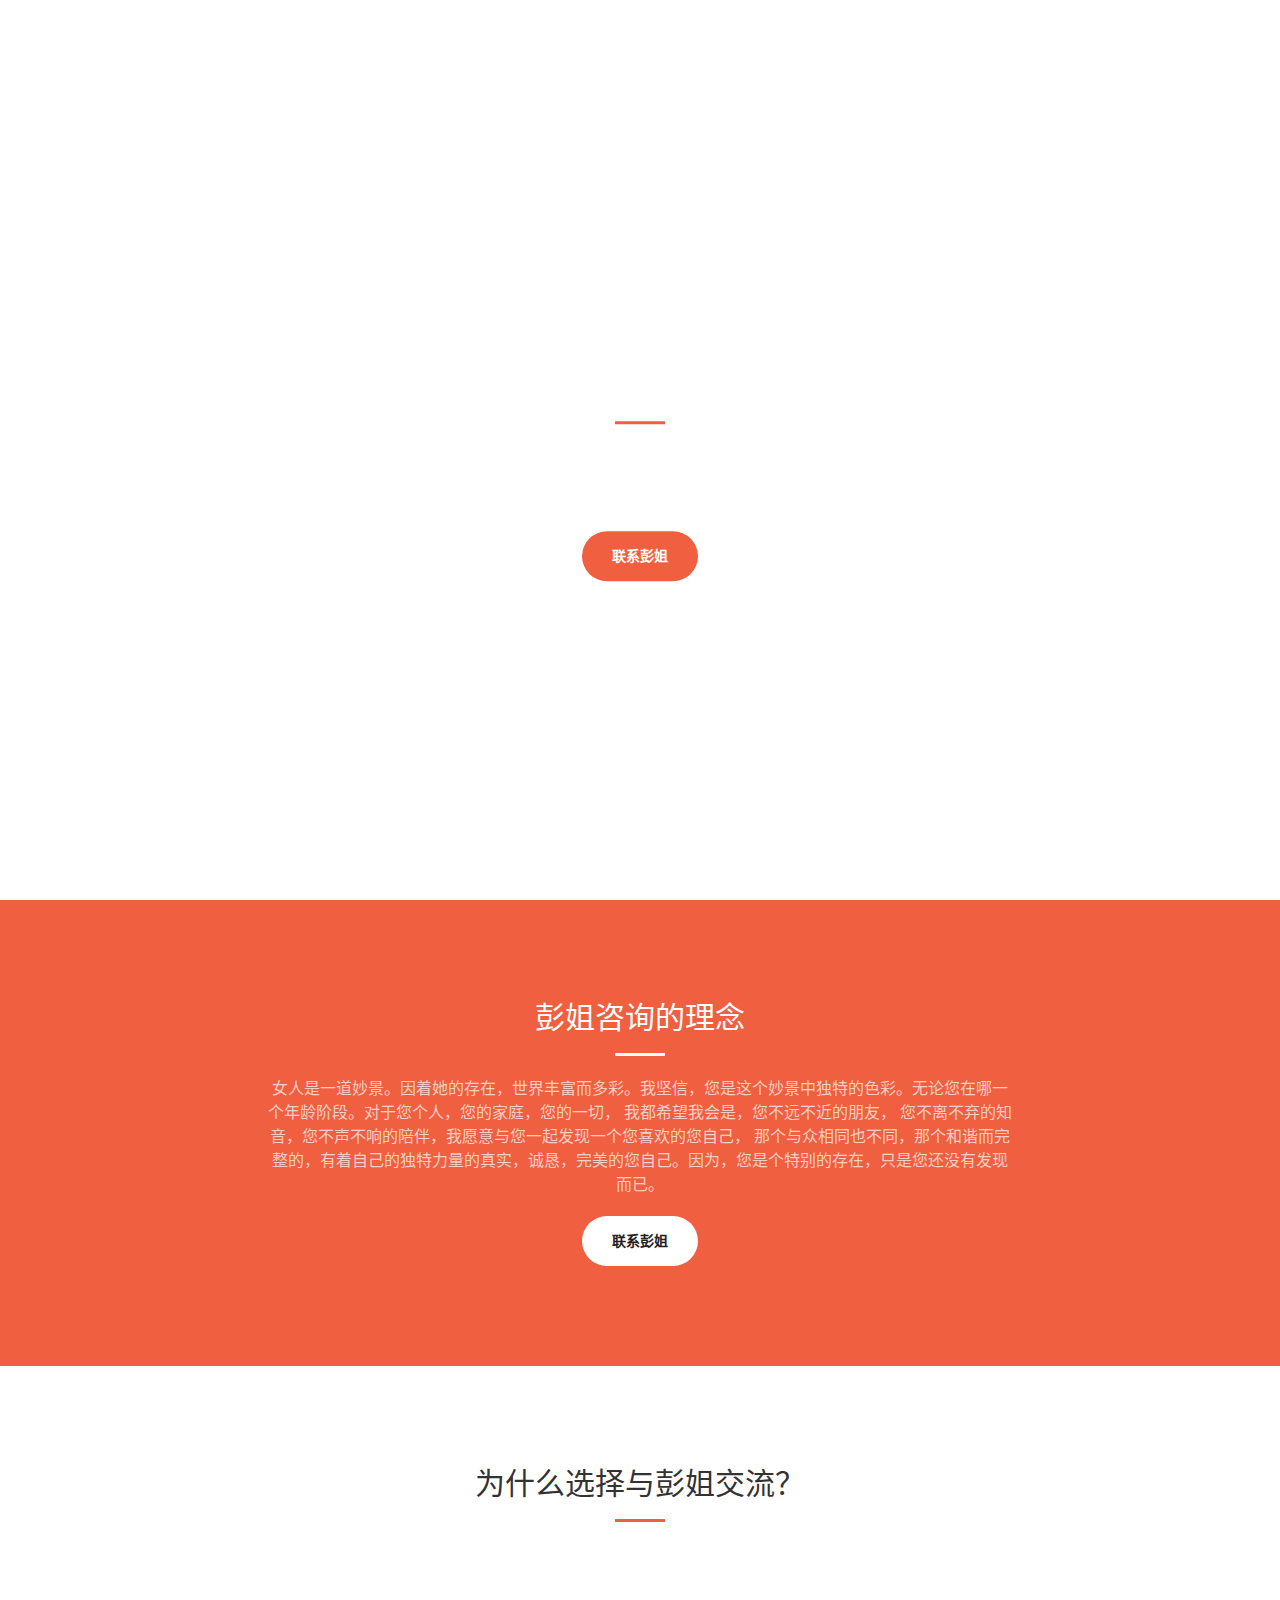
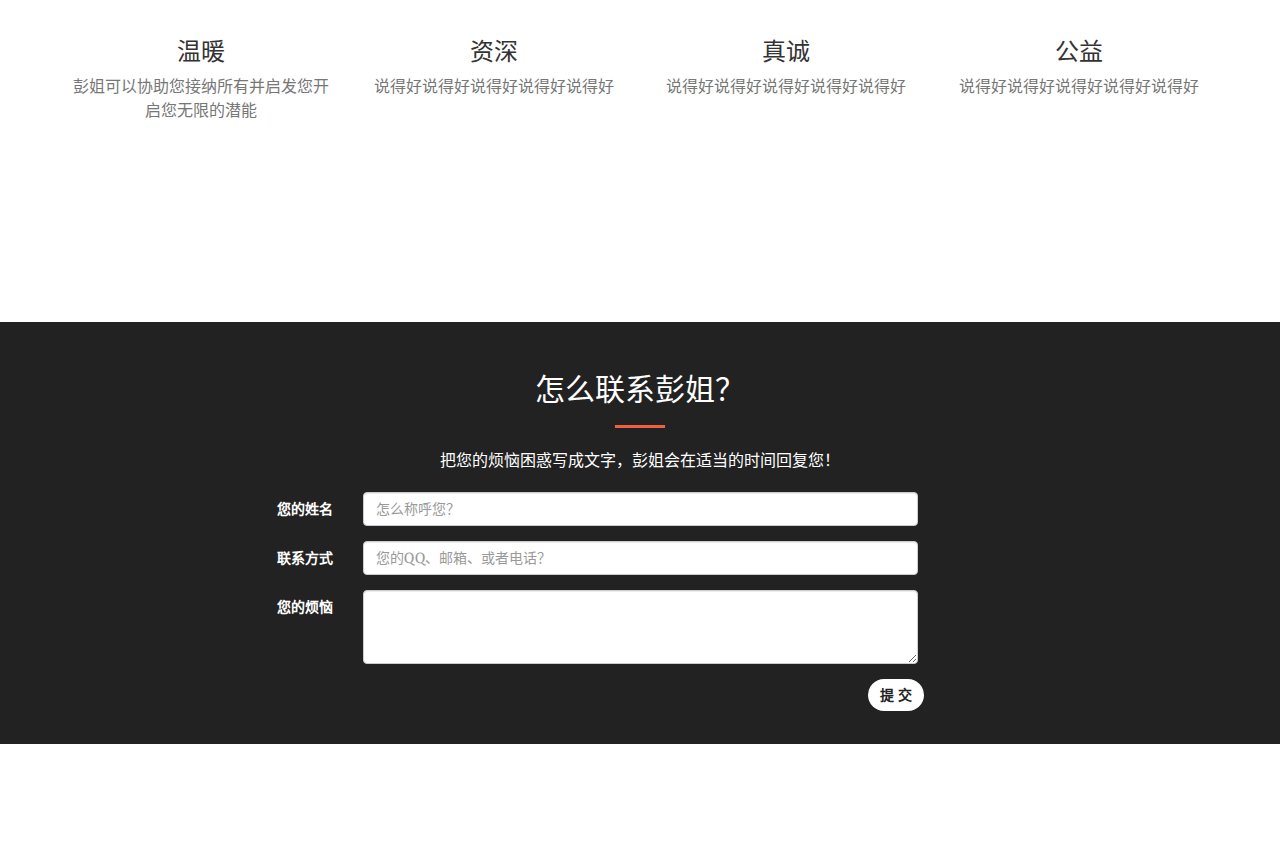
==== index.html @ f495ba10 "initial commit" ====
<!DOCTYPE html>
<html lang="zh-CN">

<head>

    <meta charset="utf-8">
    <meta http-equiv="X-UA-Compatible" content="IE=edge">
    <meta name="viewport" content="width=device-width, initial-scale=1">
    <meta name="description" content="">
    <meta name="author" content="">
    <meta name="renderer" content="webkit">
    <meta name="keyword" content="咨询、彭姐、公益、心理咨询、扶贫">

    <title>彭姐咨询</title>

    <!-- Bootstrap Core CSS -->
    <link rel="stylesheet" href="css/bootstrap.min.css" type="text/css">

    <!-- Custom Fonts -->
    <link href='http://fonts.useso.com/css?family=Open+Sans:300italic,400italic,600italic,700italic,800italic,400,300,600,700,800' rel='stylesheet' type='text/css'>
    <link href='http://fonts.useso.com/css?family=Merriweather:400,300,300italic,400italic,700,700italic,900,900italic' rel='stylesheet' type='text/css'>
    <link rel="stylesheet" href="font-awesome/css/font-awesome.min.css" type="text/css">

    <!-- Plugin CSS -->
    <link rel="stylesheet" href="css/animate.min.css" type="text/css">

    <!-- Custom CSS -->
    <link rel="stylesheet" href="css/creative.css" type="text/css">

    <!-- HTML5 Shim and Respond.js IE8 support of HTML5 elements and media queries -->
    <!-- WARNING: Respond.js doesn't work if you view the page via file:// -->
    <!--[if lt IE 9]>
        <script src="https://oss.maxcdn.com/libs/html5shiv/3.7.0/html5shiv.js"></script>
        <script src="https://oss.maxcdn.com/libs/respond.js/1.4.2/respond.min.js"></script>
    <![endif]-->
    
</head>

<body id="page-top">

    <nav id="mainNav" class="navbar navbar-default navbar-fixed-top">
        <div class="container-fluid">
            <!-- Brand and toggle get grouped for better mobile display -->
            <div class="navbar-header">
                <button type="button" class="navbar-toggle collapsed" data-toggle="collapse" data-target="#bs-example-navbar-collapse-1">
                    <span class="sr-only">Toggle navigation</span>
                    <span class="icon-bar"></span>
                    <span class="icon-bar"></span>
                    <span class="icon-bar"></span>
                </button>
                <a class="navbar-brand page-scroll" href="#page-top">彭姐咨询</a>
            </div>

            <!-- Collect the nav links, forms, and other content for toggling -->
            <div class="collapse navbar-collapse" id="bs-example-navbar-collapse-1">
                <ul class="nav navbar-nav navbar-right">
                    <li>
                        <a class="page-scroll" href="#首页">首页</a>
                    </li>
                    <li>
                        <a class="page-scroll" href="#文章">文章</a>
                    </li>                    
                </ul>
            </div>
            <!-- /.navbar-collapse -->
        </div>
        <!-- /.container-fluid -->
    </nav>

    <header>
        <div class="header-content">
            <div class="header-content-inner">
                <h1>彭姐咨询</h1>
                <hr>
                <p>陪伴下一代妈妈的成长</p>
                <a href="#about" class="btn btn-primary btn-xl page-scroll">联系彭姐</a>
            </div>
        </div>
    </header>

    <section class="bg-primary" id="about">
        <div class="container">
            <div class="row">
                <div class="col-lg-8 col-lg-offset-2 text-center">
                    <h2 class="section-heading">彭姐咨询的理念</h2>
                    <hr class="light">
                    <p class="text-faded">女人是一道妙景。因着她的存在，世界丰富而多彩。我坚信，您是这个妙景中独特的色彩。无论您在哪一个年龄阶段。对于您个人，您的家庭，您的一切， 我都希望我会是，您不远不近的朋友， 您不离不弃的知音，您不声不响的陪伴，我愿意与您一起发现一个您喜欢的您自己， 那个与众相同也不同，那个和谐而完整的，有着自己的独特力量的真实，诚恳，完美的您自己。因为，您是个特别的存在，只是您还没有发现而已。</p>
                    <a href="#" class="btn btn-default btn-xl">联系彭姐</a>
                </div>
            </div>
        </div>
    </section>

    <section id="services">
        <div class="container">
            <div class="row">
                <div class="col-lg-12 text-center">
                    <h2 class="section-heading">为什么选择与彭姐交流？</h2>
                    <hr class="primary">
                </div>
            </div>
        </div>
        <div class="container">
            <div class="row">
                <div class="col-lg-3 col-md-6 text-center">
                    <div class="service-box">
                        <i class="fa fa-4x fa-diamond wow bounceIn text-primary"></i>
                        <h3>温暖</h3>
                        <p class="text-muted">彭姐可以协助您接纳所有并启发您开启您无限的潜能</p>
                    </div>
                </div>
                <div class="col-lg-3 col-md-6 text-center">
                    <div class="service-box">
                        <i class="fa fa-4x fa-paper-plane wow bounceIn text-primary" data-wow-delay=".1s"></i>
                        <h3>资深</h3>
                        <p class="text-muted">说得好说得好说得好说得好说得好</p>
                    </div>
                </div>
                <div class="col-lg-3 col-md-6 text-center">
                    <div class="service-box">
                        <i class="fa fa-4x fa-newspaper-o wow bounceIn text-primary" data-wow-delay=".2s"></i>
                        <h3>真诚</h3>
                        <p class="text-muted">说得好说得好说得好说得好说得好</p>
                    </div>
                </div>
                <div class="col-lg-3 col-md-6 text-center">
                    <div class="service-box">
                        <i class="fa fa-4x fa-heart wow bounceIn text-primary" data-wow-delay=".3s"></i>
                        <h3>公益</h3>
                        <p class="text-muted">说得好说得好说得好说得好说得好</p>
                    </div>
                </div>
            </div>
        </div>
    </section>

    <section id="contact">
        <aside class="bg-dark">
        <div class="container">
            <div class="row">
                <div class="col-lg-8 col-lg-offset-2 text-center">
                    <h2 class="section-heading">怎么联系彭姐？</h2>
                    <hr class="primary">
                    <p>把您的烦恼困惑写成文字，彭姐会在适当的时间回复您！</p>
                </div>
            </div>

            <form class="form-horizontal center-block">
              <div class="form-group">
                <label for="inputEmail3" class="col-sm-3 control-label">您的姓名</label>
                <div class="col-sm-6">
                  <input type="email" class="form-control" id="inputEmail3" placeholder="怎么称呼您？">
                </div>
              </div>
              <div class="form-group">
                <label for="inputPassword3" class="col-sm-3 control-label">联系方式</label>
                <div class="col-sm-6">
                  <input type="password" class="form-control" id="inputPassword3" placeholder="您的QQ、邮箱、或者电话？">
                </div>
              </div>
              <div class="form-group">
                <label for="inputPassword3" class="col-sm-3 control-label">您的烦恼</label>
                <div class="col-sm-6">
                  <textarea class="form-control" rows="3"></textarea>
                </div>
              </div>
              </div>
              <div class="form-group">
                <div class="col-sm-offset-8 col-sm-8">
                    <button type="submit" class="btn btn-default">提 交</button>
                </div>
              </div>
            </form>            
        </div>
        </aside>
    </section>

    <!-- jQuery -->
    <script src="js/jquery.js"></script>

    <!-- Bootstrap Core JavaScript -->
    <script src="js/bootstrap.min.js"></script>

    <!-- Plugin JavaScript -->
    <script src="js/jquery.easing.min.js"></script>
    <script src="js/jquery.fittext.js"></script>
    <script src="js/wow.min.js"></script>

    <!-- Custom Theme JavaScript -->
    <script src="js/creative.js"></script>

</body>

</html>
---- css/creative.css ----
/*!
 * Start Bootstrap - Creative Bootstrap Theme (http://startbootstrap.com)
 * Code licensed under the Apache License v2.0.
 * For details, see http://www.apache.org/licenses/LICENSE-2.0.
 */

html {
    overflow-x:hidden;
}

html,
body {
    width: 100%;
    height: 100%;
}

body {
    font-family: Merriweather,'Helvetica Neue',Arial,sans-serif;
}

hr {
    max-width: 50px;
    border-color: #f05f40;
    border-width: 3px;
}

hr.light {
    border-color: #fff;
}

a {
    color: #f05f40;
    -webkit-transition: all .35s;
    -moz-transition: all .35s;
    transition: all .35s;
}

a:hover,
a:focus {
    color: #eb3812;
}

h1,
h2,
h3,
h4,
h5,
h6 {
    font-family: 'Open Sans','Helvetica Neue',Arial,sans-serif;
}

p {
    margin-bottom: 20px;
    font-size: 16px;
    line-height: 1.5;
}

.bg-primary {
    background-color: #f05f40;
}

.bg-dark {
    color: #fff;
    background-color: #222;
}

.text-faded {
    color: rgba(255,255,255,.7);
}

section {
    padding: 100px 0;
}

aside {
    padding: 50px 0;
}

.no-padding {
    padding: 0;
}

.navbar-default {
    border-color: rgba(34,34,34,.05);
    font-family: 'Open Sans','Helvetica Neue',Arial,sans-serif;
    background-color: #fff;
    -webkit-transition: all .35s;
    -moz-transition: all .35s;
    transition: all .35s;
}

.navbar-default .navbar-header .navbar-brand {
    text-transform: uppercase;
    font-family: 'Open Sans','Helvetica Neue',Arial,sans-serif;
    font-weight: 700;
    color: #f05f40;
}

.navbar-default .navbar-header .navbar-brand:hover,
.navbar-default .navbar-header .navbar-brand:focus {
    color: #eb3812;
}

.navbar-default .nav > li>a,
.navbar-default .nav>li>a:focus {
    text-transform: uppercase;
    font-size: 13px;
    font-weight: 700;
    color: #222;
}

.navbar-default .nav > li>a:hover,
.navbar-default .nav>li>a:focus:hover {
    color: #f05f40;
}

.navbar-default .nav > li.active>a,
.navbar-default .nav>li.active>a:focus {
    color: #f05f40!important;
    background-color: transparent;
}

.navbar-default .nav > li.active>a:hover,
.navbar-default .nav>li.active>a:focus:hover {
    background-color: transparent;
}

@media(min-width:768px) {
    .navbar-default {
        border-color: rgba(255,255,255,.3);
        background-color: transparent;
    }

    .navbar-default .navbar-header .navbar-brand {
        color: rgba(255,255,255,.7);
    }

    .navbar-default .navbar-header .navbar-brand:hover,
    .navbar-default .navbar-header .navbar-brand:focus {
        color: #fff;
    }

    .navbar-default .nav > li>a,
    .navbar-default .nav>li>a:focus {
        color: rgba(255,255,255,.7);
    }

    .navbar-default .nav > li>a:hover,
    .navbar-default .nav>li>a:focus:hover {
        color: #fff;
    }

    .navbar-default.affix {
        border-color: rgba(34,34,34,.05);
        background-color: #fff;
    }

    .navbar-default.affix .navbar-header .navbar-brand {
        font-size: 14px;
        color: #f05f40;
    }

    .navbar-default.affix .navbar-header .navbar-brand:hover,
    .navbar-default.affix .navbar-header .navbar-brand:focus {
        color: #eb3812;
    }

    .navbar-default.affix .nav > li>a,
    .navbar-default.affix .nav>li>a:focus {
        color: #222;
    }

    .navbar-default.affix .nav > li>a:hover,
    .navbar-default.affix .nav>li>a:focus:hover {
        color: #f05f40;
    }
}

header {
    position: relative;
    width: 100%;
    min-height: auto;
    text-align: center;
    color: #fff;
    background-image: url(../img/0K9A9958.jpg);
    background-position: center;
    -webkit-background-size: cover;
    -moz-background-size: cover;
    background-size: cover;
    -o-background-size: cover;
}

header .header-content {
    position: relative;
    width: 100%;
    padding: 100px 15px;
    text-align: center;
}

header .header-content .header-content-inner h1 {
    margin-top: 0;
    margin-bottom: 0;
    text-transform: uppercase;
    font-weight: 700;
}

header .header-content .header-content-inner hr {
    margin: 30px auto;
}

header .header-content .header-content-inner p {
    margin-bottom: 50px;
    font-size: 16px;
    font-weight: 300;
    color: rgba(255,255,255,.7);
}

@media(min-width:768px) {
    header {
        min-height: 100%;
    }

    header .header-content {
        position: absolute;
        top: 50%;
        padding: 0 50px;
        -webkit-transform: translateY(-50%);
        -ms-transform: translateY(-50%);
        transform: translateY(-50%);
    }

    header .header-content .header-content-inner {
        margin-right: auto;
        margin-left: auto;
        max-width: 1000px;
    }

    header .header-content .header-content-inner p {
        margin-right: auto;
        margin-left: auto;
        max-width: 80%;
        font-size: 18px;
    }
}

.section-heading {
    margin-top: 0;
}

.service-box {
    margin: 50px auto 0;
    max-width: 400px;
}

@media(min-width:992px) {
    .service-box {
        margin: 20px auto 0;
    }
}

.service-box p {
    margin-bottom: 0;
}

.portfolio-box {
    display: block;
    position: relative;
    margin: 0 auto;
    max-width: 650px;
}

.portfolio-box .portfolio-box-caption {
    display: block;
    position: absolute;
    bottom: 0;
    width: 100%;
    height: 100%;
    text-align: center;
    color: #fff;
    opacity: 0;
    background: rgba(240,95,64,.9);
    -webkit-transition: all .35s;
    -moz-transition: all .35s;
    transition: all .35s;
}

.portfolio-box .portfolio-box-caption .portfolio-box-caption-content {
    position: absolute;
    top: 50%;
    width: 100%;
    text-align: center;
    transform: translateY(-50%);
}

.portfolio-box .portfolio-box-caption .portfolio-box-caption-content .project-category,
.portfolio-box .portfolio-box-caption .portfolio-box-caption-content .project-name {
    padding: 0 15px;
    font-family: 'Open Sans','Helvetica Neue',Arial,sans-serif;
}

.portfolio-box .portfolio-box-caption .portfolio-box-caption-content .project-category {
    text-transform: uppercase;
    font-size: 14px;
    font-weight: 600;
}

.portfolio-box .portfolio-box-caption .portfolio-box-caption-content .project-name {
    font-size: 18px;
}

.portfolio-box:hover .portfolio-box-caption {
    opacity: 1;
}

@media(min-width:768px) {
    .portfolio-box .portfolio-box-caption .portfolio-box-caption-content .project-category {
        font-size: 16px;
    }

    .portfolio-box .portfolio-box-caption .portfolio-box-caption-content .project-name {
        font-size: 22px;
    }
}

.call-to-action h2 {
    margin: 0 auto 20px;
}

.text-primary {
    color: #f05f40;
}

.no-gutter > [class*=col-] {
    padding-right: 0;
    padding-left: 0;
}

.btn-default {
    border-color: #fff;
    color: #222;
    background-color: #fff;
    -webkit-transition: all .35s;
    -moz-transition: all .35s;
    transition: all .35s;
}

.btn-default:hover,
.btn-default:focus,
.btn-default.focus,
.btn-default:active,
.btn-default.active,
.open > .dropdown-toggle.btn-default {
    border-color: #ededed;
    color: #222;
    background-color: #f2f2f2;
}

.btn-default:active,
.btn-default.active,
.open > .dropdown-toggle.btn-default {
    background-image: none;
}

.btn-default.disabled,
.btn-default[disabled],
fieldset[disabled] .btn-default,
.btn-default.disabled:hover,
.btn-default[disabled]:hover,
fieldset[disabled] .btn-default:hover,
.btn-default.disabled:focus,
.btn-default[disabled]:focus,
fieldset[disabled] .btn-default:focus,
.btn-default.disabled.focus,
.btn-default[disabled].focus,
fieldset[disabled] .btn-default.focus,
.btn-default.disabled:active,
.btn-default[disabled]:active,
fieldset[disabled] .btn-default:active,
.btn-default.disabled.active,
.btn-default[disabled].active,
fieldset[disabled] .btn-default.active {
    border-color: #fff;
    background-color: #fff;
}

.btn-default .badge {
    color: #fff;
    background-color: #222;
}

.btn-primary {
    border-color: #f05f40;
    color: #fff;
    background-color: #f05f40;
    -webkit-transition: all .35s;
    -moz-transition: all .35s;
    transition: all .35s;
}

.btn-primary:hover,
.btn-primary:focus,
.btn-primary.focus,
.btn-primary:active,
.btn-primary.active,
.open > .dropdown-toggle.btn-primary {
    border-color: #ed431f;
    color: #fff;
    background-color: #ee4b28;
}

.btn-primary:active,
.btn-primary.active,
.open > .dropdown-toggle.btn-primary {
    background-image: none;
}

.btn-primary.disabled,
.btn-primary[disabled],
fieldset[disabled] .btn-primary,
.btn-primary.disabled:hover,
.btn-primary[disabled]:hover,
fieldset[disabled] .btn-primary:hover,
.btn-primary.disabled:focus,
.btn-primary[disabled]:focus,
fieldset[disabled] .btn-primary:focus,
.btn-primary.disabled.focus,
.btn-primary[disabled].focus,
fieldset[disabled] .btn-primary.focus,
.btn-primary.disabled:active,
.btn-primary[disabled]:active,
fieldset[disabled] .btn-primary:active,
.btn-primary.disabled.active,
.btn-primary[disabled].active,
fieldset[disabled] .btn-primary.active {
    border-color: #f05f40;
    background-color: #f05f40;
}

.btn-primary .badge {
    color: #f05f40;
    background-color: #fff;
}

.btn {
    border: 0;
    border-radius: 300px;
    text-transform: uppercase;
    font-family: 'Open Sans','Helvetica Neue',Arial,sans-serif;
    font-weight: 700;
}

.btn-xl {
    padding: 15px 30px;
}

::-moz-selection {
    text-shadow: none;
    color: #fff;
    background: #222;
}

::selection {
    text-shadow: none;
    color: #fff;
    background: #222;
}

img::selection {
    color: #fff;
    background: 0 0;
}

img::-moz-selection {
    color: #fff;
    background: 0 0;
}

body {
    webkit-tap-highlight-color: #222;
}
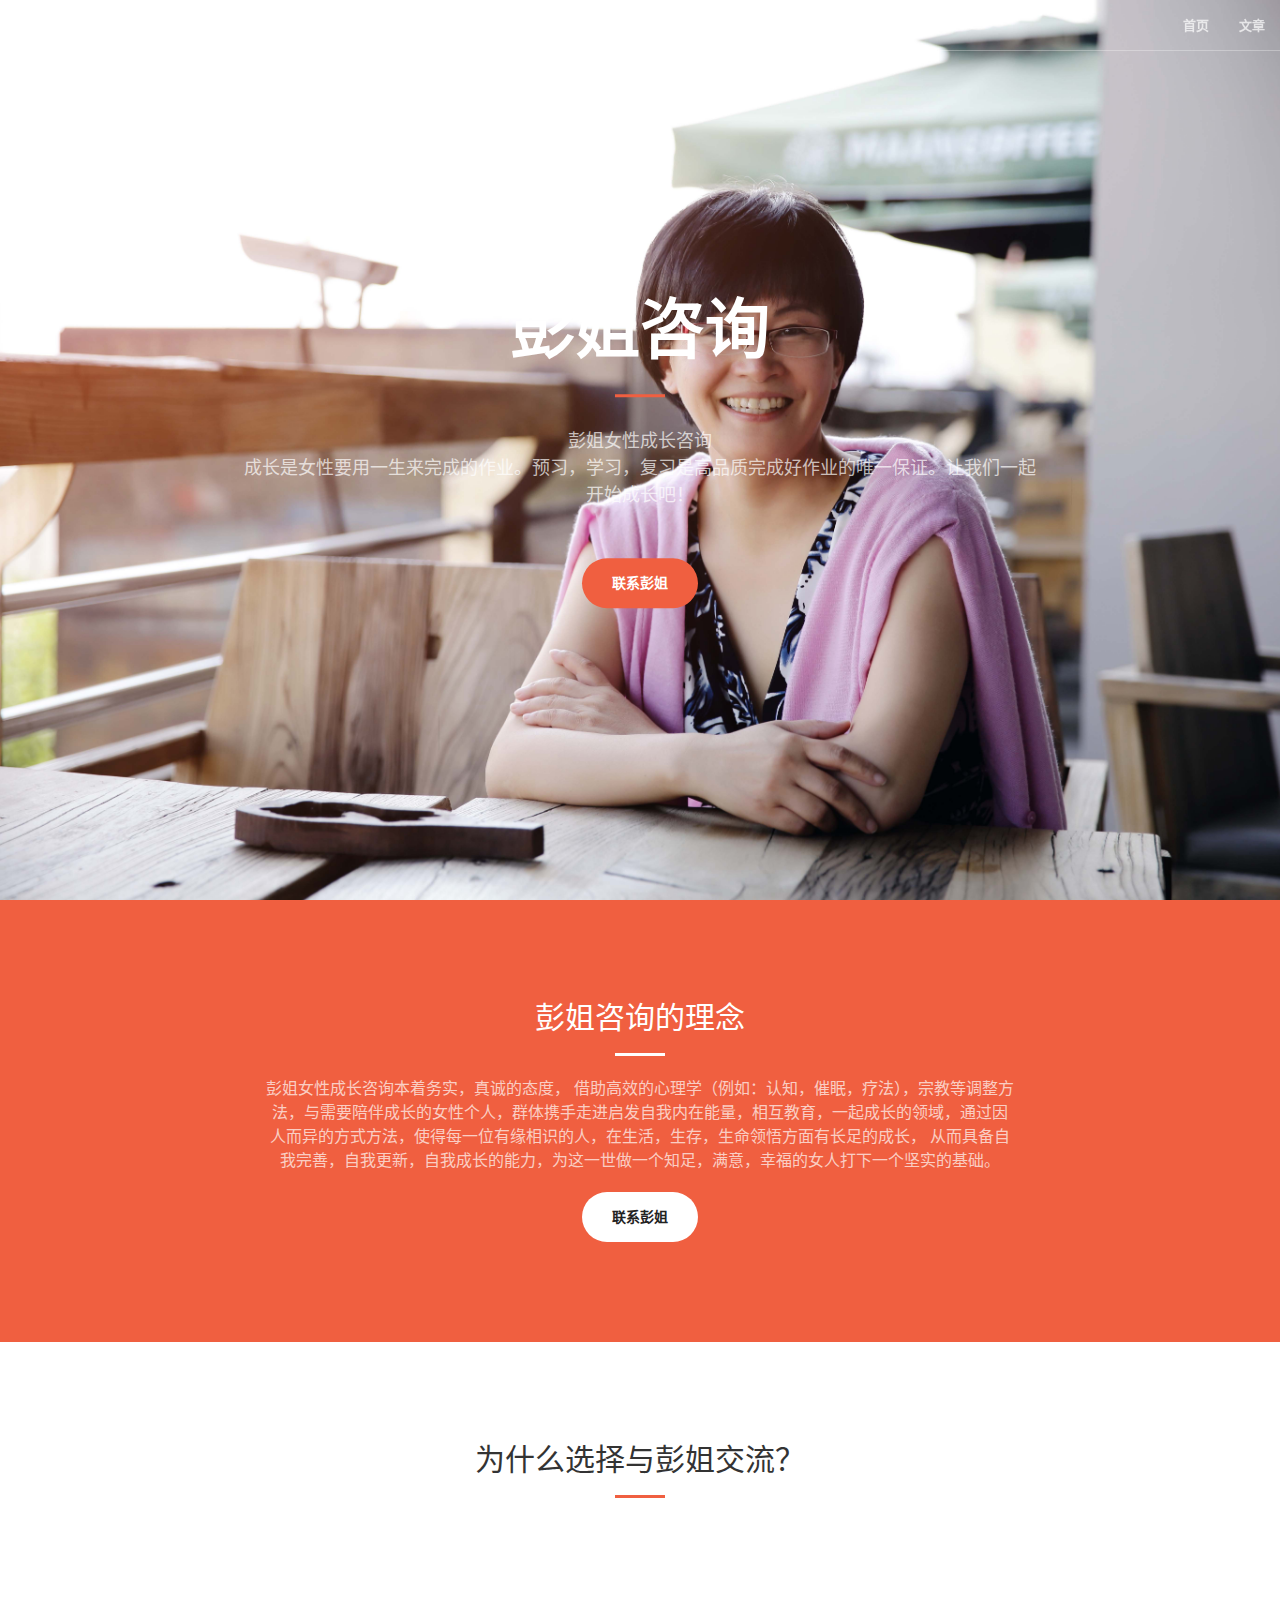
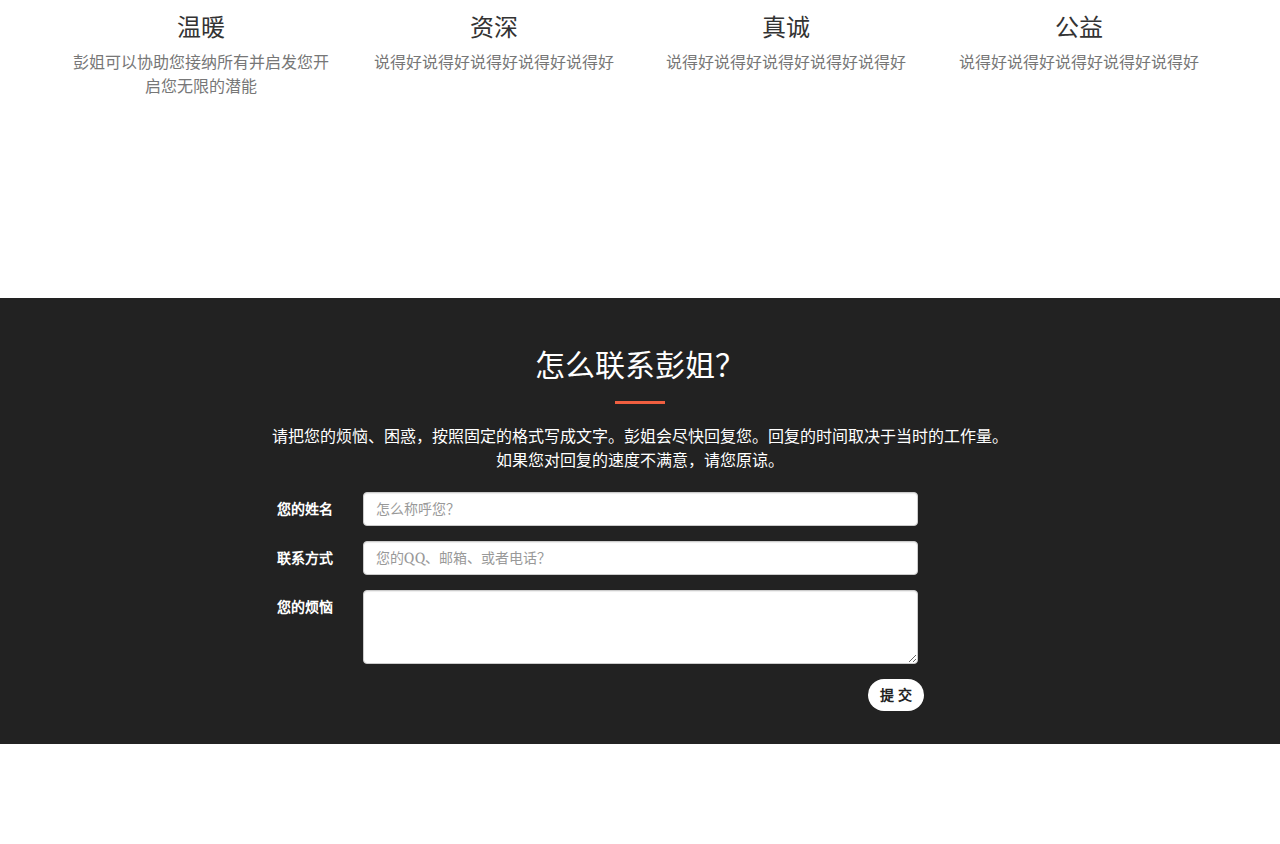
==== commit 663df825: "Change description" ====
--- a/index.html
+++ b/index.html
@@ -72,7 +72,9 @@
             <div class="header-content-inner">
                 <h1>彭姐咨询</h1>
                 <hr>
-                <p>陪伴下一代妈妈的成长</p>
+                <p>彭姐女性成长咨询
+                <br>成长是女性要用一生来完成的作业。预习，学习，复习是高品质完成好作业的唯一保证。让我们一起开始成长吧！
+                </p>
                 <a href="#about" class="btn btn-primary btn-xl page-scroll">联系彭姐</a>
             </div>
         </div>
@@ -84,7 +86,7 @@
                 <div class="col-lg-8 col-lg-offset-2 text-center">
                     <h2 class="section-heading">彭姐咨询的理念</h2>
                     <hr class="light">
-                    <p class="text-faded">女人是一道妙景。因着她的存在，世界丰富而多彩。我坚信，您是这个妙景中独特的色彩。无论您在哪一个年龄阶段。对于您个人，您的家庭，您的一切， 我都希望我会是，您不远不近的朋友， 您不离不弃的知音，您不声不响的陪伴，我愿意与您一起发现一个您喜欢的您自己， 那个与众相同也不同，那个和谐而完整的，有着自己的独特力量的真实，诚恳，完美的您自己。因为，您是个特别的存在，只是您还没有发现而已。</p>
+                    <p class="text-faded">彭姐女性成长咨询本着务实，真诚的态度， 借助高效的心理学（例如：认知，催眠，疗法），宗教等调整方法，与需要陪伴成长的女性个人，群体携手走进启发自我内在能量，相互教育，一起成长的领域，通过因人而异的方式方法，使得每一位有缘相识的人，在生活，生存，生命领悟方面有长足的成长， 从而具备自我完善，自我更新，自我成长的能力，为这一世做一个知足，满意，幸福的女人打下一个坚实的基础。</p>
                     <a href="#" class="btn btn-default btn-xl">联系彭姐</a>
                 </div>
             </div>
@@ -141,7 +143,7 @@
                 <div class="col-lg-8 col-lg-offset-2 text-center">
                     <h2 class="section-heading">怎么联系彭姐？</h2>
                     <hr class="primary">
-                    <p>把您的烦恼困惑写成文字，彭姐会在适当的时间回复您！</p>
+                    <p>请把您的烦恼、困惑，按照固定的格式写成文字。彭姐会尽快回复您。回复的时间取决于当时的工作量。如果您对回复的速度不满意，请您原谅。</p>
                 </div>
             </div>
 
--- a/css/creative.css
+++ b/css/creative.css
@@ -182,7 +182,7 @@
     min-height: auto;
     text-align: center;
     color: #fff;
-    background-image: url(../img/0K9A9958.jpg);
+    background-image: url(../img/0K9A9958-1.jpg);
     background-position: center;
     -webkit-background-size: cover;
     -moz-background-size: cover;
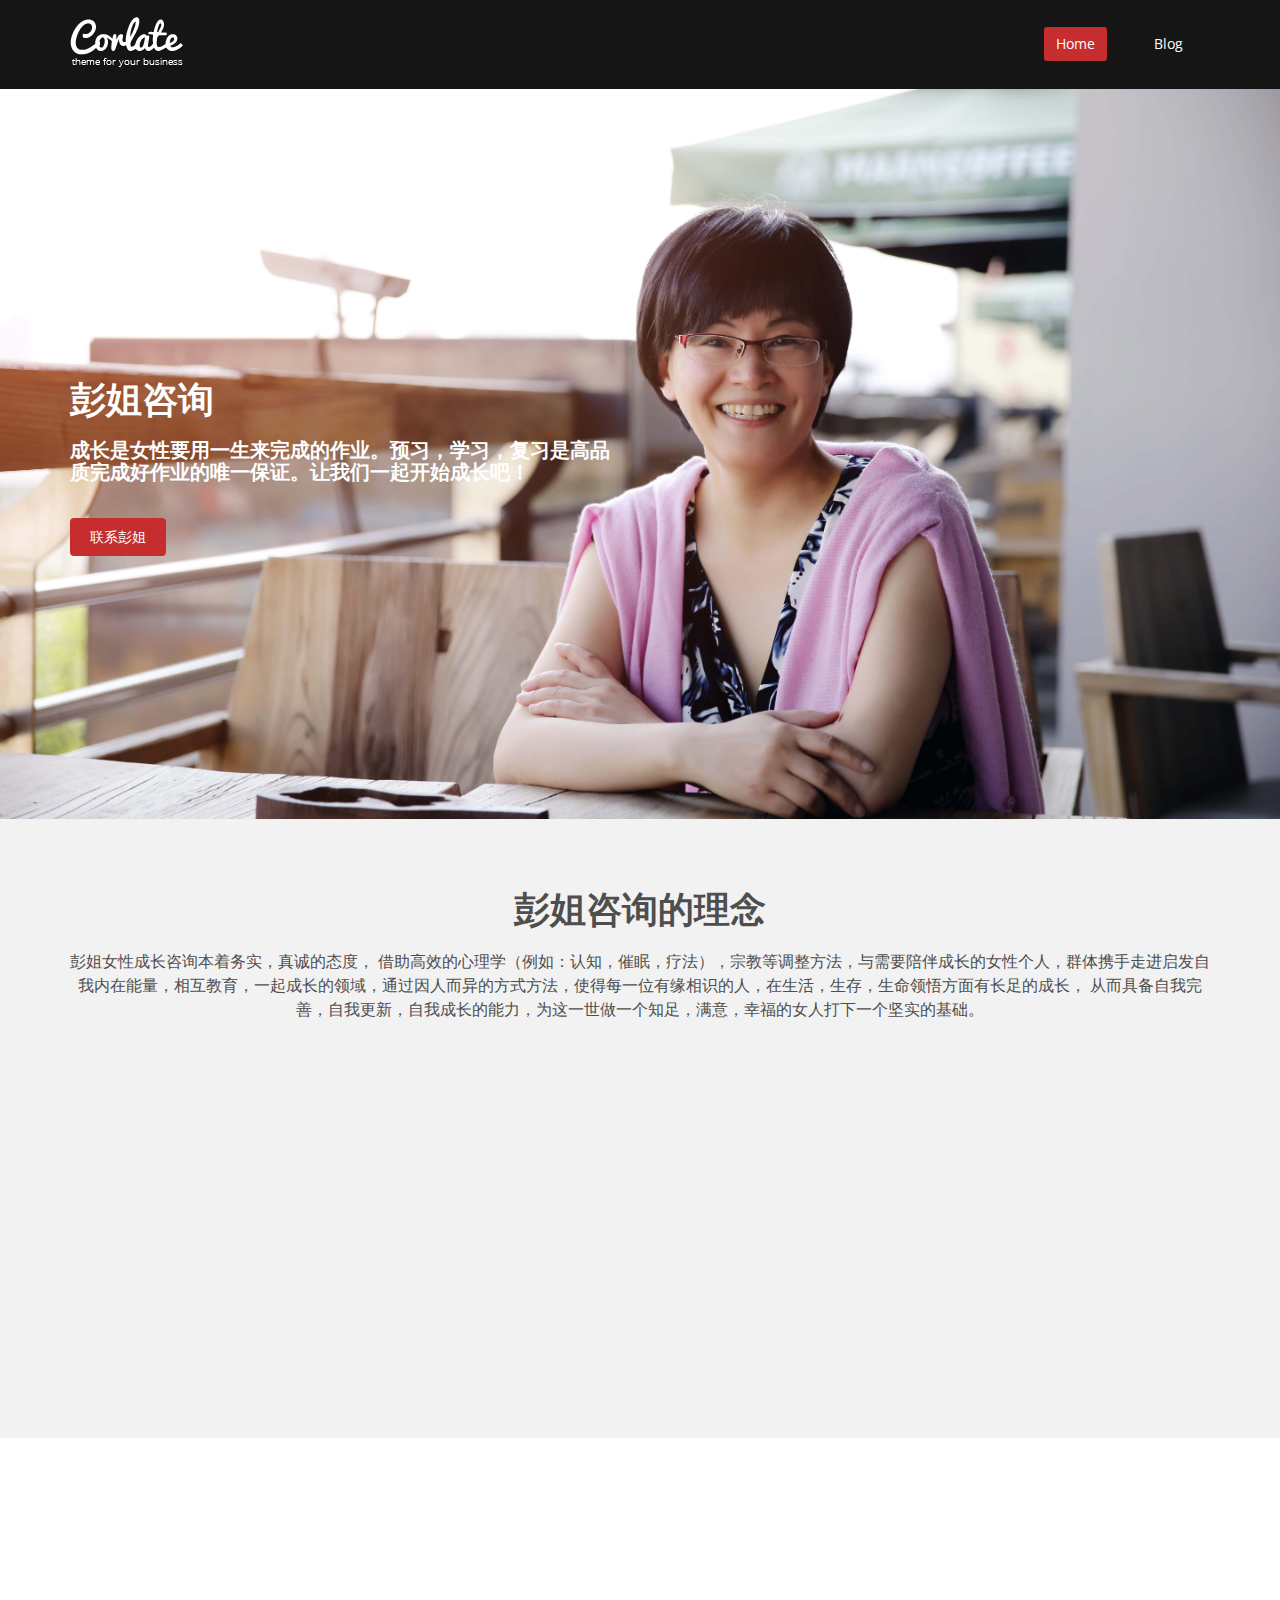
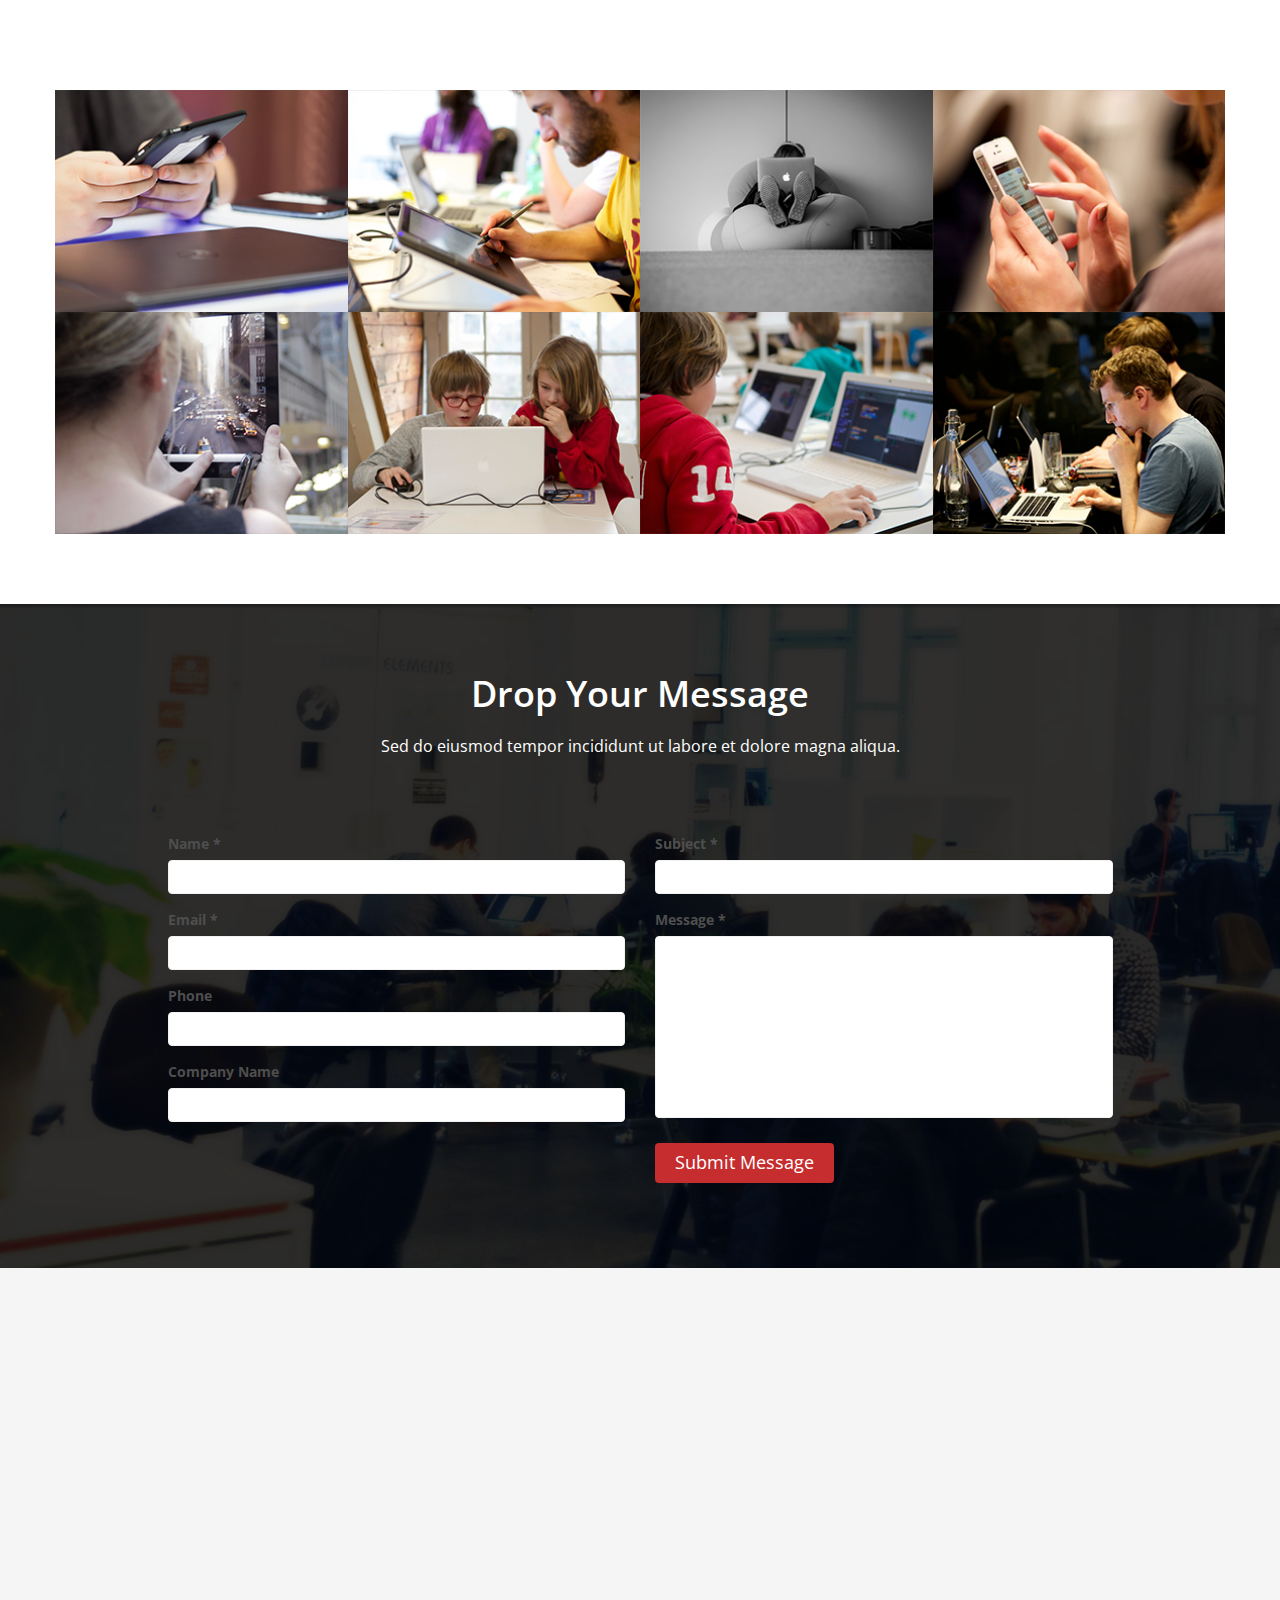
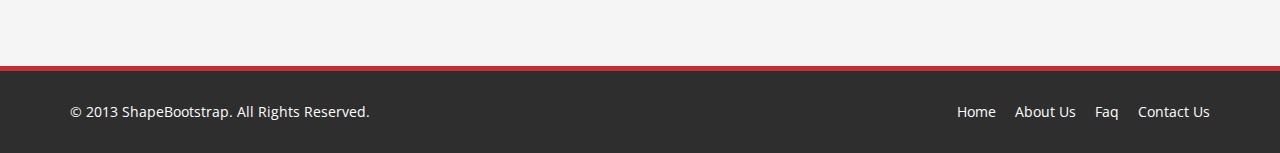
==== commit b65fa3b9: "Brand New Haul" ====
--- a/index.html
+++ b/index.html
@@ -1,196 +1,457 @@
 <!DOCTYPE html>
-<html lang="zh-CN">
-
+<html lang="en">
 <head>
-
     <meta charset="utf-8">
-    <meta http-equiv="X-UA-Compatible" content="IE=edge">
-    <meta name="viewport" content="width=device-width, initial-scale=1">
+    <meta name="viewport" content="width=device-width, initial-scale=1.0">
     <meta name="description" content="">
     <meta name="author" content="">
-    <meta name="renderer" content="webkit">
-    <meta name="keyword" content="咨询、彭姐、公益、心理咨询、扶贫">
-
-    <title>彭姐咨询</title>
-
-    <!-- Bootstrap Core CSS -->
-    <link rel="stylesheet" href="css/bootstrap.min.css" type="text/css">
-
-    <!-- Custom Fonts -->
-    <link href='http://fonts.useso.com/css?family=Open+Sans:300italic,400italic,600italic,700italic,800italic,400,300,600,700,800' rel='stylesheet' type='text/css'>
-    <link href='http://fonts.useso.com/css?family=Merriweather:400,300,300italic,400italic,700,700italic,900,900italic' rel='stylesheet' type='text/css'>
-    <link rel="stylesheet" href="font-awesome/css/font-awesome.min.css" type="text/css">
-
-    <!-- Plugin CSS -->
-    <link rel="stylesheet" href="css/animate.min.css" type="text/css">
-
-    <!-- Custom CSS -->
-    <link rel="stylesheet" href="css/creative.css" type="text/css">
-
-    <!-- HTML5 Shim and Respond.js IE8 support of HTML5 elements and media queries -->
-    <!-- WARNING: Respond.js doesn't work if you view the page via file:// -->
+    <title>Home | Corlate</title>
+	
+	<!-- core CSS -->
+    <link href="css/bootstrap.min.css" rel="stylesheet">
+    <link href="css/font-awesome.min.css" rel="stylesheet">
+    <link href="css/animate.min.css" rel="stylesheet">
+    <link href="css/prettyPhoto.css" rel="stylesheet">
+    <link href="css/main.css" rel="stylesheet">
+    <link href="css/responsive.css" rel="stylesheet">
     <!--[if lt IE 9]>
-        <script src="https://oss.maxcdn.com/libs/html5shiv/3.7.0/html5shiv.js"></script>
-        <script src="https://oss.maxcdn.com/libs/respond.js/1.4.2/respond.min.js"></script>
-    <![endif]-->
-    
-</head>
-
-<body id="page-top">
-
-    <nav id="mainNav" class="navbar navbar-default navbar-fixed-top">
-        <div class="container-fluid">
-            <!-- Brand and toggle get grouped for better mobile display -->
-            <div class="navbar-header">
-                <button type="button" class="navbar-toggle collapsed" data-toggle="collapse" data-target="#bs-example-navbar-collapse-1">
-                    <span class="sr-only">Toggle navigation</span>
-                    <span class="icon-bar"></span>
-                    <span class="icon-bar"></span>
-                    <span class="icon-bar"></span>
-                </button>
-                <a class="navbar-brand page-scroll" href="#page-top">彭姐咨询</a>
+    <script src="js/html5shiv.js"></script>
+    <script src="js/respond.min.js"></script>
+    <![endif]-->       
+    <link rel="shortcut icon" href="images/ico/favicon.ico">
+    <link rel="apple-touch-icon-precomposed" sizes="144x144" href="images/ico/apple-touch-icon-144-precomposed.png">
+    <link rel="apple-touch-icon-precomposed" sizes="114x114" href="images/ico/apple-touch-icon-114-precomposed.png">
+    <link rel="apple-touch-icon-precomposed" sizes="72x72" href="images/ico/apple-touch-icon-72-precomposed.png">
+    <link rel="apple-touch-icon-precomposed" href="images/ico/apple-touch-icon-57-precomposed.png">
+</head><!--/head-->
+
+<body class="homepage">
+
+    <header id="header">
+        
+
+        <nav class="navbar navbar-inverse" role="banner">
+            <div class="container">
+                <div class="navbar-header">
+                    <button type="button" class="navbar-toggle" data-toggle="collapse" data-target=".navbar-collapse">
+                        <span class="sr-only">Toggle navigation</span>
+                        <span class="icon-bar"></span>
+                        <span class="icon-bar"></span>
+                        <span class="icon-bar"></span>
+                    </button>
+                    <a class="navbar-brand" href="index.html"><img src="images/logo.png" alt="logo"></a>
+                </div>
+				
+                <div class="collapse navbar-collapse navbar-right">
+                    <ul class="nav navbar-nav">
+                        <li class="active"><a href="index.html">Home</a></li>
+                        
+                        <li><a href="blog.html">Blog</a></li> 
+                                            
+                    </ul>
+                </div>
+            </div><!--/.container-->
+        </nav><!--/nav-->
+		
+    </header><!--/header-->
+
+    <section id="main-slider" class="no-margin">
+        <div class="carousel slide">
+<!--
+            <ol class="carousel-indicators">
+                <li data-target="#main-slider" data-slide-to="0" class="active"></li>
+                <li data-target="#main-slider" data-slide-to="1"></li>
+                <li data-target="#main-slider" data-slide-to="2"></li>
+            </ol>
+-->
+            <div class="carousel-inner">
+
+                <div class="item active" style="background-image: url(images/slider/bg1.jpg)">
+                    <div class="container">
+                        <div class="row slide-margin">
+                            <div class="col-sm-6">
+                                <div class="carousel-content">
+                                    <h1 class="animation animated-item-1">彭姐咨询</h1>
+                                    <h2 class="animation animated-item-2">成长是女性要用一生来完成的作业。预习，学习，复习是高品质完成好作业的唯一保证。让我们一起开始成长吧！</h2>
+                                    <a class="btn-slide animation animated-item-3" href="#">联系彭姐</a>
+                                </div>
+                            </div>
+                            
+                            <!--
+                            <div class="col-sm-6 hidden-xs animation animated-item-4">
+                                <div class="slider-img">
+                                    <img src="images/slider/img1.png" class="img-responsive">
+                                </div>
+                            </div>
+                            -->
+
+                        </div>
+                    </div>
+                </div><!--/.item-->
+<!--
+                <div class="item" style="background-image: url(images/slider/bg2.jpg)">
+                    <div class="container">
+                        <div class="row slide-margin">
+                            <div class="col-sm-6">
+                                <div class="carousel-content">
+                                    <h1 class="animation animated-item-1">Lorem ipsum dolor sit amet consectetur adipisicing elit</h1>
+                                    <h2 class="animation animated-item-2">Accusantium doloremque laudantium totam rem aperiam, eaque ipsa...</h2>
+                                    <a class="btn-slide animation animated-item-3" href="#">Read More</a>
+                                </div>
+                            </div>
+
+                            <div class="col-sm-6 hidden-xs animation animated-item-4">
+                                <div class="slider-img">
+                                    <img src="images/slider/img2.png" class="img-responsive">
+                                </div>
+                            </div>
+
+                        </div>
+                    </div>
+                </div>  -->          <!--/.item-->
+
+<!--
+                <div class="item" style="background-image: url(images/slider/bg3.jpg)">
+                    <div class="container">
+                        <div class="row slide-margin">
+                            <div class="col-sm-6">
+                                <div class="carousel-content">
+                                    <h1 class="animation animated-item-1">Lorem ipsum dolor sit amet consectetur adipisicing elit</h1>
+                                    <h2 class="animation animated-item-2">Accusantium doloremque laudantium totam rem aperiam, eaque ipsa...</h2>
+                                    <a class="btn-slide animation animated-item-3" href="#">Read More</a>
+                                </div>
+                            </div>
+                            <div class="col-sm-6 hidden-xs animation animated-item-4">
+                                <div class="slider-img">
+                                    <img src="images/slider/img3.png" class="img-responsive">
+                                </div>
+                            </div>
+                        </div>
+                    </div>
+                </div>  -->          <!--/.item-->
+            </div><!--/.carousel-inner-->
+        </div><!--/.carousel-->
+
+<!--
+        <a class="prev hidden-xs" href="#main-slider" data-slide="prev">
+            <i class="fa fa-chevron-left"></i>
+        </a>
+        <a class="next hidden-xs" href="#main-slider" data-slide="next">
+            <i class="fa fa-chevron-right"></i>
+        </a>
+-->
+    </section><!--/#main-slider-->
+
+    <section id="feature" >
+        <div class="container">
+           <div class="center wow fadeInDown">
+                <h2>彭姐咨询的理念</h2>
+                <p class="lead">彭姐女性成长咨询本着务实，真诚的态度， 借助高效的心理学（例如：认知，催眠，疗法），宗教等调整方法，与需要陪伴成长的女性个人，群体携手走进启发自我内在能量，相互教育，一起成长的领域，通过因人而异的方式方法，使得每一位有缘相识的人，在生活，生存，生命领悟方面有长足的成长， 从而具备自我完善，自我更新，自我成长的能力，为这一世做一个知足，满意，幸福的女人打下一个坚实的基础。</p>
             </div>
 
-            <!-- Collect the nav links, forms, and other content for toggling -->
-            <div class="collapse navbar-collapse" id="bs-example-navbar-collapse-1">
-                <ul class="nav navbar-nav navbar-right">
-                    <li>
-                        <a class="page-scroll" href="#首页">首页</a>
-                    </li>
-                    <li>
-                        <a class="page-scroll" href="#文章">文章</a>
-                    </li>                    
-                </ul>
+            <div class="row">
+                <div class="features">
+                    <div class="col-md-4 col-sm-6 wow fadeInDown" data-wow-duration="1000ms" data-wow-delay="600ms">
+                        <div class="feature-wrap">
+                            <i class="fa fa-bullhorn"></i>
+                            <h2>Fresh and Clean</h2>
+                            <h3>Lorem ipsum dolor sit amet, consectetur adipisicing elit</h3>
+                        </div>
+                    </div><!--/.col-md-4-->
+
+                    <div class="col-md-4 col-sm-6 wow fadeInDown" data-wow-duration="1000ms" data-wow-delay="600ms">
+                        <div class="feature-wrap">
+                            <i class="fa fa-comments"></i>
+                            <h2>Retina ready</h2>
+                            <h3>Lorem ipsum dolor sit amet, consectetur adipisicing elit</h3>
+                        </div>
+                    </div><!--/.col-md-4-->
+
+                    <div class="col-md-4 col-sm-6 wow fadeInDown" data-wow-duration="1000ms" data-wow-delay="600ms">
+                        <div class="feature-wrap">
+                            <i class="fa fa-cloud-download"></i>
+                            <h2>Easy to customize</h2>
+                            <h3>Lorem ipsum dolor sit amet, consectetur adipisicing elit</h3>
+                        </div>
+                    </div><!--/.col-md-4-->
+                
+                    <div class="col-md-4 col-sm-6 wow fadeInDown" data-wow-duration="1000ms" data-wow-delay="600ms">
+                        <div class="feature-wrap">
+                            <i class="fa fa-leaf"></i>
+                            <h2>Adipisicing elit</h2>
+                            <h3>Lorem ipsum dolor sit amet, consectetur adipisicing elit</h3>
+                        </div>
+                    </div><!--/.col-md-4-->
+
+                    <div class="col-md-4 col-sm-6 wow fadeInDown" data-wow-duration="1000ms" data-wow-delay="600ms">
+                        <div class="feature-wrap">
+                            <i class="fa fa-cogs"></i>
+                            <h2>Sed do eiusmod</h2>
+                            <h3>Lorem ipsum dolor sit amet, consectetur adipisicing elit</h3>
+                        </div>
+                    </div><!--/.col-md-4-->
+
+                    <div class="col-md-4 col-sm-6 wow fadeInDown" data-wow-duration="1000ms" data-wow-delay="600ms">
+                        <div class="feature-wrap">
+                            <i class="fa fa-heart"></i>
+                            <h2>Labore et dolore</h2>
+                            <h3>Lorem ipsum dolor sit amet, consectetur adipisicing elit</h3>
+                        </div>
+                    </div><!--/.col-md-4-->
+                </div><!--/.services-->
+            </div><!--/.row-->    
+        </div><!--/.container-->
+    </section><!--/#feature-->
+
+    <section id="recent-works">
+        <div class="container">
+            <div class="center wow fadeInDown">
+                <h2>Recent Works</h2>
+                <p class="lead">Lorem ipsum dolor sit amet, consectetur adipisicing elit, sed do eiusmod tempor incididunt ut <br> et dolore magna aliqua. Ut enim ad minim veniam</p>
             </div>
-            <!-- /.navbar-collapse -->
-        </div>
-        <!-- /.container-fluid -->
-    </nav>
-
-    <header>
-        <div class="header-content">
-            <div class="header-content-inner">
-                <h1>彭姐咨询</h1>
-                <hr>
-                <p>彭姐女性成长咨询
-                <br>成长是女性要用一生来完成的作业。预习，学习，复习是高品质完成好作业的唯一保证。让我们一起开始成长吧！
-                </p>
-                <a href="#about" class="btn btn-primary btn-xl page-scroll">联系彭姐</a>
+
+            <div class="row">
+                <div class="col-xs-12 col-sm-4 col-md-3">
+                    <div class="recent-work-wrap">
+                        <img class="img-responsive" src="images/portfolio/recent/item1.png" alt="">
+                        <div class="overlay">
+                            <div class="recent-work-inner">
+                                <h3><a href="#">Business theme</a> </h3>
+                                <p>There are many variations of passages of Lorem Ipsum available, but the majority</p>
+                                <a class="preview" href="images/portfolio/full/item1.png" rel="prettyPhoto"><i class="fa fa-eye"></i> View</a>
+                            </div> 
+                        </div>
+                    </div>
+                </div>   
+
+                <div class="col-xs-12 col-sm-4 col-md-3">
+                    <div class="recent-work-wrap">
+                        <img class="img-responsive" src="images/portfolio/recent/item2.png" alt="">
+                        <div class="overlay">
+                            <div class="recent-work-inner">
+                                <h3><a href="#">Business theme</a></h3>
+                                <p>There are many variations of passages of Lorem Ipsum available, but the majority</p>
+                                <a class="preview" href="images/portfolio/full/item2.png" rel="prettyPhoto"><i class="fa fa-eye"></i> View</a>
+                            </div> 
+                        </div>
+                    </div>
+                </div> 
+
+                <div class="col-xs-12 col-sm-4 col-md-3">
+                    <div class="recent-work-wrap">
+                        <img class="img-responsive" src="images/portfolio/recent/item3.png" alt="">
+                        <div class="overlay">
+                            <div class="recent-work-inner">
+                                <h3><a href="#">Business theme </a></h3>
+                                <p>There are many variations of passages of Lorem Ipsum available, but the majority</p>
+                                <a class="preview" href="images/portfolio/full/item3.png" rel="prettyPhoto"><i class="fa fa-eye"></i> View</a>
+                            </div> 
+                        </div>
+                    </div>
+                </div>   
+
+                <div class="col-xs-12 col-sm-4 col-md-3">
+                    <div class="recent-work-wrap">
+                        <img class="img-responsive" src="images/portfolio/recent/item4.png" alt="">
+                        <div class="overlay">
+                            <div class="recent-work-inner">
+                                <h3><a href="#">Business theme </a></h3>
+                                <p>There are many variations of passages of Lorem Ipsum available, but the majority</p>
+                                <a class="preview" href="images/portfolio/full/item4.png" rel="prettyPhoto"><i class="fa fa-eye"></i> View</a>
+                            </div> 
+                        </div>
+                    </div>
+                </div>   
+                
+                <div class="col-xs-12 col-sm-4 col-md-3">
+                    <div class="recent-work-wrap">
+                        <img class="img-responsive" src="images/portfolio/recent/item5.png" alt="">
+                        <div class="overlay">
+                            <div class="recent-work-inner">
+                                <h3><a href="#">Business theme</a></h3>
+                                <p>There are many variations of passages of Lorem Ipsum available, but the majority</p>
+                                <a class="preview" href="images/portfolio/full/item5.png" rel="prettyPhoto"><i class="fa fa-eye"></i> View</a>
+                            </div> 
+                        </div>
+                    </div>
+                </div>   
+
+                <div class="col-xs-12 col-sm-4 col-md-3">
+                    <div class="recent-work-wrap">
+                        <img class="img-responsive" src="images/portfolio/recent/item6.png" alt="">
+                        <div class="overlay">
+                            <div class="recent-work-inner">
+                                <h3><a href="#">Business theme </a></h3>
+                                <p>There are many variations of passages of Lorem Ipsum available, but the majority</p>
+                                <a class="preview" href="images/portfolio/full/item6.png" rel="prettyPhoto"><i class="fa fa-eye"></i> View</a>
+                            </div> 
+                        </div>
+                    </div>
+                </div> 
+
+                <div class="col-xs-12 col-sm-4 col-md-3">
+                    <div class="recent-work-wrap">
+                        <img class="img-responsive" src="images/portfolio/recent/item7.png" alt="">
+                        <div class="overlay">
+                            <div class="recent-work-inner">
+                                <h3><a href="#">Business theme </a></h3>
+                                <p>There are many variations of passages of Lorem Ipsum available, but the majority</p>
+                                <a class="preview" href="images/portfolio/full/item7.png" rel="prettyPhoto"><i class="fa fa-eye"></i> View</a>
+                            </div> 
+                        </div>
+                    </div>
+                </div>   
+
+                <div class="col-xs-12 col-sm-4 col-md-3">
+                    <div class="recent-work-wrap">
+                        <img class="img-responsive" src="images/portfolio/recent/item8.png" alt="">
+                        <div class="overlay">
+                            <div class="recent-work-inner">
+                                <h3><a href="#">Business theme </a></h3>
+                                <p>There are many variations of passages of Lorem Ipsum available, but the majority</p>
+                                <a class="preview" href="images/portfolio/full/item8.png" rel="prettyPhoto"><i class="fa fa-eye"></i> View</a>
+                            </div> 
+                        </div>
+                    </div>
+                </div>   
+            </div><!--/.row-->
+        </div><!--/.container-->
+    </section><!--/#recent-works-->
+
+    <section id="services">
+        <div class="container">
+            <div class="center">        
+                <h2>Drop Your Message</h2>
+                <p class="lead">Sed do eiusmod tempor incididunt ut labore et dolore magna aliqua.</p>
+            </div> 
+            <div class="row contact-wrap"> 
+                <div class="status alert alert-success" style="display: none"></div>
+                <form id="main-contact-form" class="contact-form" name="contact-form" method="post" action="sendemail.php">
+                    <div class="col-sm-5 col-sm-offset-1">
+                        <div class="form-group">
+                            <label>Name *</label>
+                            <input type="text" name="name" class="form-control" required="required">
+                        </div>
+                        <div class="form-group">
+                            <label>Email *</label>
+                            <input type="email" name="email" class="form-control" required="required">
+                        </div>
+                        <div class="form-group">
+                            <label>Phone</label>
+                            <input type="number" class="form-control">
+                        </div>
+                        <div class="form-group">
+                            <label>Company Name</label>
+                            <input type="text" class="form-control">
+                        </div>                        
+                    </div>
+                    <div class="col-sm-5">
+                        <div class="form-group">
+                            <label>Subject *</label>
+                            <input type="text" name="subject" class="form-control" required="required">
+                        </div>
+                        <div class="form-group">
+                            <label>Message *</label>
+                            <textarea name="message" id="message" required="required" class="form-control" rows="8"></textarea>
+                        </div>                        
+                        <div class="form-group">
+                            <button type="submit" name="submit" class="btn btn-primary btn-lg" required="required">Submit Message</button>
+                        </div>
+                    </div>
+                </form> 
+            </div><!--/.row-->
+        </div><!--/.container-->
+    </section><!--/#contact-page-->
+
+    <section id="bottom">
+        <div class="container wow fadeInDown" data-wow-duration="1000ms" data-wow-delay="600ms">
+            <div class="row">
+                <div class="col-md-3 col-sm-6">
+                    <div class="widget">
+                        <h3>Company</h3>
+                        <ul>
+                            <li><a href="#">About us</a></li>
+                            <li><a href="#">We are hiring</a></li>
+                            <li><a href="#">Meet the team</a></li>
+                            <li><a href="#">Copyright</a></li>
+                            <li><a href="#">Terms of use</a></li>
+                            <li><a href="#">Privacy policy</a></li>
+                            <li><a href="#">Contact us</a></li>
+                        </ul>
+                    </div>    
+                </div><!--/.col-md-3-->
+
+                <div class="col-md-3 col-sm-6">
+                    <div class="widget">
+                        <h3>Support</h3>
+                        <ul>
+                            <li><a href="#">Faq</a></li>
+                            <li><a href="#">Blog</a></li>
+                            <li><a href="#">Forum</a></li>
+                            <li><a href="#">Documentation</a></li>
+                            <li><a href="#">Refund policy</a></li>
+                            <li><a href="#">Ticket system</a></li>
+                            <li><a href="#">Billing system</a></li>
+                        </ul>
+                    </div>    
+                </div><!--/.col-md-3-->
+
+                <div class="col-md-3 col-sm-6">
+                    <div class="widget">
+                        <h3>Developers</h3>
+                        <ul>
+                            <li><a href="#">Web Development</a></li>
+                            <li><a href="#">SEO Marketing</a></li>
+                            <li><a href="#">Theme</a></li>
+                            <li><a href="#">Development</a></li>
+                            <li><a href="#">Email Marketing</a></li>
+                            <li><a href="#">Plugin Development</a></li>
+                            <li><a href="#">Article Writing</a></li>
+                        </ul>
+                    </div>    
+                </div><!--/.col-md-3-->
+
+                <div class="col-md-3 col-sm-6">
+                    <div class="widget">
+                        <h3>Our Partners</h3>
+                        <ul>
+                            <li><a href="#">Adipisicing Elit</a></li>
+                            <li><a href="#">Eiusmod</a></li>
+                            <li><a href="#">Tempor</a></li>
+                            <li><a href="#">Veniam</a></li>
+                            <li><a href="#">Exercitation</a></li>
+                            <li><a href="#">Ullamco</a></li>
+                            <li><a href="#">Laboris</a></li>
+                        </ul>
+                    </div>    
+                </div><!--/.col-md-3-->
             </div>
         </div>
-    </header>
-
-    <section class="bg-primary" id="about">
+    </section><!--/#bottom-->
+
+    <footer id="footer" class="midnight-blue">
         <div class="container">
             <div class="row">
-                <div class="col-lg-8 col-lg-offset-2 text-center">
-                    <h2 class="section-heading">彭姐咨询的理念</h2>
-                    <hr class="light">
-                    <p class="text-faded">彭姐女性成长咨询本着务实，真诚的态度， 借助高效的心理学（例如：认知，催眠，疗法），宗教等调整方法，与需要陪伴成长的女性个人，群体携手走进启发自我内在能量，相互教育，一起成长的领域，通过因人而异的方式方法，使得每一位有缘相识的人，在生活，生存，生命领悟方面有长足的成长， 从而具备自我完善，自我更新，自我成长的能力，为这一世做一个知足，满意，幸福的女人打下一个坚实的基础。</p>
-                    <a href="#" class="btn btn-default btn-xl">联系彭姐</a>
+                <div class="col-sm-6">
+                    &copy; 2013 <a target="_blank" href="http://shapebootstrap.net/" title="Free Twitter Bootstrap WordPress Themes and HTML templates">ShapeBootstrap</a>. All Rights Reserved.
+                </div>
+                <div class="col-sm-6">
+                    <ul class="pull-right">
+                        <li><a href="#">Home</a></li>
+                        <li><a href="#">About Us</a></li>
+                        <li><a href="#">Faq</a></li>
+                        <li><a href="#">Contact Us</a></li>
+                    </ul>
                 </div>
             </div>
         </div>
-    </section>
-
-    <section id="services">
-        <div class="container">
-            <div class="row">
-                <div class="col-lg-12 text-center">
-                    <h2 class="section-heading">为什么选择与彭姐交流？</h2>
-                    <hr class="primary">
-                </div>
-            </div>
-        </div>
-        <div class="container">
-            <div class="row">
-                <div class="col-lg-3 col-md-6 text-center">
-                    <div class="service-box">
-                        <i class="fa fa-4x fa-diamond wow bounceIn text-primary"></i>
-                        <h3>温暖</h3>
-                        <p class="text-muted">彭姐可以协助您接纳所有并启发您开启您无限的潜能</p>
-                    </div>
-                </div>
-                <div class="col-lg-3 col-md-6 text-center">
-                    <div class="service-box">
-                        <i class="fa fa-4x fa-paper-plane wow bounceIn text-primary" data-wow-delay=".1s"></i>
-                        <h3>资深</h3>
-                        <p class="text-muted">说得好说得好说得好说得好说得好</p>
-                    </div>
-                </div>
-                <div class="col-lg-3 col-md-6 text-center">
-                    <div class="service-box">
-                        <i class="fa fa-4x fa-newspaper-o wow bounceIn text-primary" data-wow-delay=".2s"></i>
-                        <h3>真诚</h3>
-                        <p class="text-muted">说得好说得好说得好说得好说得好</p>
-                    </div>
-                </div>
-                <div class="col-lg-3 col-md-6 text-center">
-                    <div class="service-box">
-                        <i class="fa fa-4x fa-heart wow bounceIn text-primary" data-wow-delay=".3s"></i>
-                        <h3>公益</h3>
-                        <p class="text-muted">说得好说得好说得好说得好说得好</p>
-                    </div>
-                </div>
-            </div>
-        </div>
-    </section>
-
-    <section id="contact">
-        <aside class="bg-dark">
-        <div class="container">
-            <div class="row">
-                <div class="col-lg-8 col-lg-offset-2 text-center">
-                    <h2 class="section-heading">怎么联系彭姐？</h2>
-                    <hr class="primary">
-                    <p>请把您的烦恼、困惑，按照固定的格式写成文字。彭姐会尽快回复您。回复的时间取决于当时的工作量。如果您对回复的速度不满意，请您原谅。</p>
-                </div>
-            </div>
-
-            <form class="form-horizontal center-block">
-              <div class="form-group">
-                <label for="inputEmail3" class="col-sm-3 control-label">您的姓名</label>
-                <div class="col-sm-6">
-                  <input type="email" class="form-control" id="inputEmail3" placeholder="怎么称呼您？">
-                </div>
-              </div>
-              <div class="form-group">
-                <label for="inputPassword3" class="col-sm-3 control-label">联系方式</label>
-                <div class="col-sm-6">
-                  <input type="password" class="form-control" id="inputPassword3" placeholder="您的QQ、邮箱、或者电话？">
-                </div>
-              </div>
-              <div class="form-group">
-                <label for="inputPassword3" class="col-sm-3 control-label">您的烦恼</label>
-                <div class="col-sm-6">
-                  <textarea class="form-control" rows="3"></textarea>
-                </div>
-              </div>
-              </div>
-              <div class="form-group">
-                <div class="col-sm-offset-8 col-sm-8">
-                    <button type="submit" class="btn btn-default">提 交</button>
-                </div>
-              </div>
-            </form>            
-        </div>
-        </aside>
-    </section>
-
-    <!-- jQuery -->
+    </footer><!--/#footer-->
+
     <script src="js/jquery.js"></script>
-
-    <!-- Bootstrap Core JavaScript -->
     <script src="js/bootstrap.min.js"></script>
-
-    <!-- Plugin JavaScript -->
-    <script src="js/jquery.easing.min.js"></script>
-    <script src="js/jquery.fittext.js"></script>
+    <script src="js/jquery.prettyPhoto.js"></script>
+    <script src="js/jquery.isotope.min.js"></script>
+    <script src="js/main.js"></script>
     <script src="js/wow.min.js"></script>
-
-    <!-- Custom Theme JavaScript -->
-    <script src="js/creative.js"></script>
-
 </body>
-
-</html>
+</html>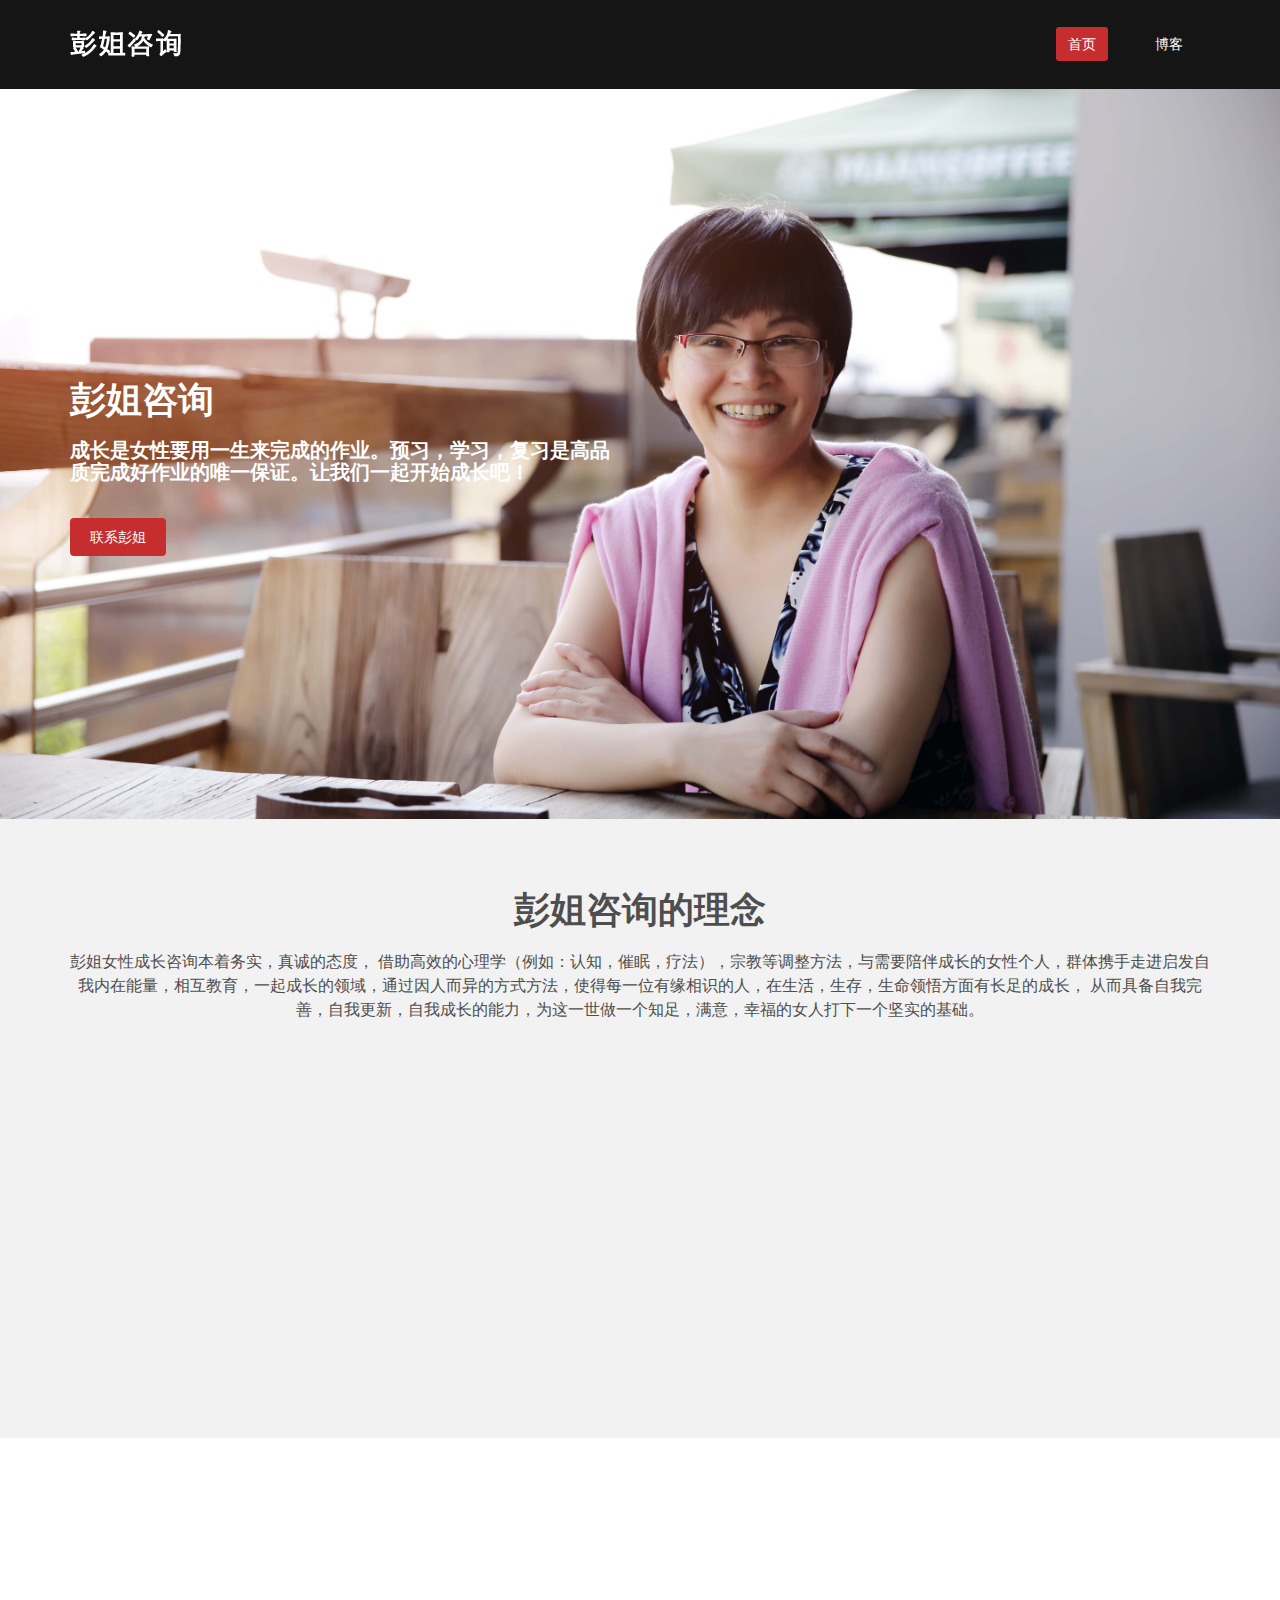
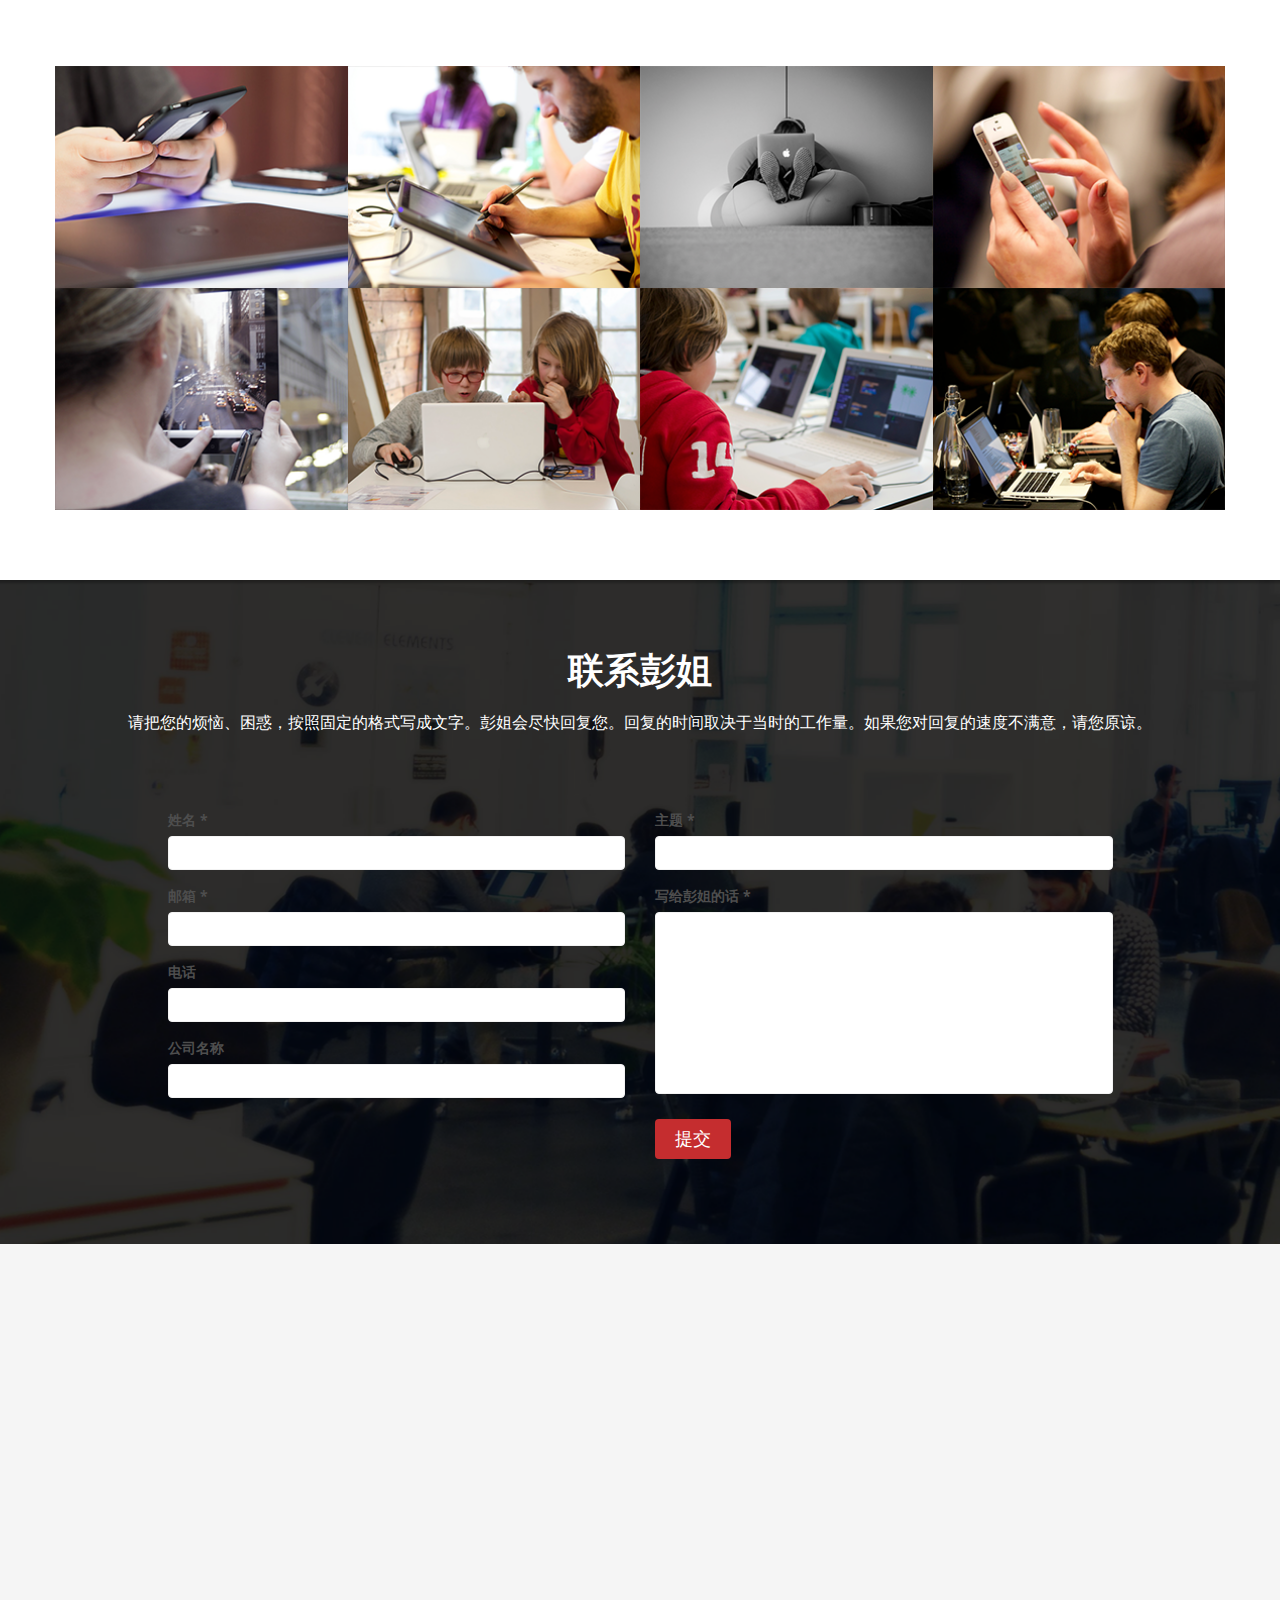
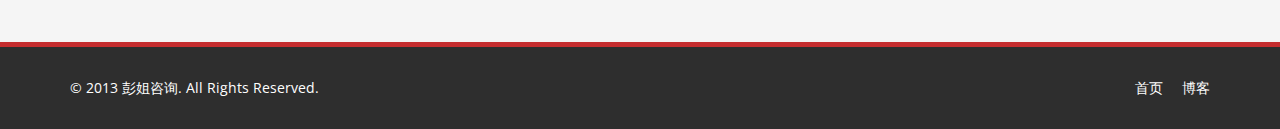
==== commit 7590e9f0: "logo and text" ====
--- a/index.html
+++ b/index.html
@@ -5,7 +5,7 @@
     <meta name="viewport" content="width=device-width, initial-scale=1.0">
     <meta name="description" content="">
     <meta name="author" content="">
-    <title>Home | Corlate</title>
+    <title>彭姐咨询</title>
 	
 	<!-- core CSS -->
     <link href="css/bootstrap.min.css" rel="stylesheet">
@@ -44,9 +44,9 @@
 				
                 <div class="collapse navbar-collapse navbar-right">
                     <ul class="nav navbar-nav">
-                        <li class="active"><a href="index.html">Home</a></li>
+                        <li class="active"><a href="index.html">首页</a></li>
                         
-                        <li><a href="blog.html">Blog</a></li> 
+                        <li><a href="blog.html">博客</a></li> 
                                             
                     </ul>
                 </div>
@@ -154,7 +154,7 @@
                     <div class="col-md-4 col-sm-6 wow fadeInDown" data-wow-duration="1000ms" data-wow-delay="600ms">
                         <div class="feature-wrap">
                             <i class="fa fa-bullhorn"></i>
-                            <h2>Fresh and Clean</h2>
+                            <h2>关爱</h2>
                             <h3>Lorem ipsum dolor sit amet, consectetur adipisicing elit</h3>
                         </div>
                     </div><!--/.col-md-4-->
@@ -162,7 +162,7 @@
                     <div class="col-md-4 col-sm-6 wow fadeInDown" data-wow-duration="1000ms" data-wow-delay="600ms">
                         <div class="feature-wrap">
                             <i class="fa fa-comments"></i>
-                            <h2>Retina ready</h2>
+                            <h2>热心</h2>
                             <h3>Lorem ipsum dolor sit amet, consectetur adipisicing elit</h3>
                         </div>
                     </div><!--/.col-md-4-->
@@ -170,7 +170,7 @@
                     <div class="col-md-4 col-sm-6 wow fadeInDown" data-wow-duration="1000ms" data-wow-delay="600ms">
                         <div class="feature-wrap">
                             <i class="fa fa-cloud-download"></i>
-                            <h2>Easy to customize</h2>
+                            <h2>高效</h2>
                             <h3>Lorem ipsum dolor sit amet, consectetur adipisicing elit</h3>
                         </div>
                     </div><!--/.col-md-4-->
@@ -206,8 +206,8 @@
     <section id="recent-works">
         <div class="container">
             <div class="center wow fadeInDown">
-                <h2>Recent Works</h2>
-                <p class="lead">Lorem ipsum dolor sit amet, consectetur adipisicing elit, sed do eiusmod tempor incididunt ut <br> et dolore magna aliqua. Ut enim ad minim veniam</p>
+                <h2>成功案例</h2>
+                <p class="lead">有很多女性朋友，通过跟彭姐聊天，经过自己的努力，已经从困扰中抽身出来</p>
             </div>
 
             <div class="row">
@@ -321,41 +321,41 @@
     <section id="services">
         <div class="container">
             <div class="center">        
-                <h2>Drop Your Message</h2>
-                <p class="lead">Sed do eiusmod tempor incididunt ut labore et dolore magna aliqua.</p>
+                <h2>联系彭姐</h2>
+                <p class="lead">请把您的烦恼、困惑，按照固定的格式写成文字。彭姐会尽快回复您。回复的时间取决于当时的工作量。如果您对回复的速度不满意，请您原谅。</p>
             </div> 
             <div class="row contact-wrap"> 
                 <div class="status alert alert-success" style="display: none"></div>
                 <form id="main-contact-form" class="contact-form" name="contact-form" method="post" action="sendemail.php">
                     <div class="col-sm-5 col-sm-offset-1">
                         <div class="form-group">
-                            <label>Name *</label>
+                            <label>姓名 *</label>
                             <input type="text" name="name" class="form-control" required="required">
                         </div>
                         <div class="form-group">
-                            <label>Email *</label>
+                            <label>邮箱 *</label>
                             <input type="email" name="email" class="form-control" required="required">
                         </div>
                         <div class="form-group">
-                            <label>Phone</label>
+                            <label>电话</label>
                             <input type="number" class="form-control">
                         </div>
                         <div class="form-group">
-                            <label>Company Name</label>
+                            <label>公司名称</label>
                             <input type="text" class="form-control">
                         </div>                        
                     </div>
                     <div class="col-sm-5">
                         <div class="form-group">
-                            <label>Subject *</label>
+                            <label>主题 *</label>
                             <input type="text" name="subject" class="form-control" required="required">
                         </div>
                         <div class="form-group">
-                            <label>Message *</label>
+                            <label>写给彭姐的话 *</label>
                             <textarea name="message" id="message" required="required" class="form-control" rows="8"></textarea>
                         </div>                        
                         <div class="form-group">
-                            <button type="submit" name="submit" class="btn btn-primary btn-lg" required="required">Submit Message</button>
+                            <button type="submit" name="submit" class="btn btn-primary btn-lg" required="required">提交</button>
                         </div>
                     </div>
                 </form> 
@@ -433,14 +433,12 @@
         <div class="container">
             <div class="row">
                 <div class="col-sm-6">
-                    &copy; 2013 <a target="_blank" href="http://shapebootstrap.net/" title="Free Twitter Bootstrap WordPress Themes and HTML templates">ShapeBootstrap</a>. All Rights Reserved.
+                    &copy; 2013 <a href="#">彭姐咨询</a>. All Rights Reserved.
                 </div>
                 <div class="col-sm-6">
                     <ul class="pull-right">
-                        <li><a href="#">Home</a></li>
-                        <li><a href="#">About Us</a></li>
-                        <li><a href="#">Faq</a></li>
-                        <li><a href="#">Contact Us</a></li>
+                        <li><a href="#">首页</a></li>
+                        <li><a href="#">博客</a></li>
                     </ul>
                 </div>
             </div>
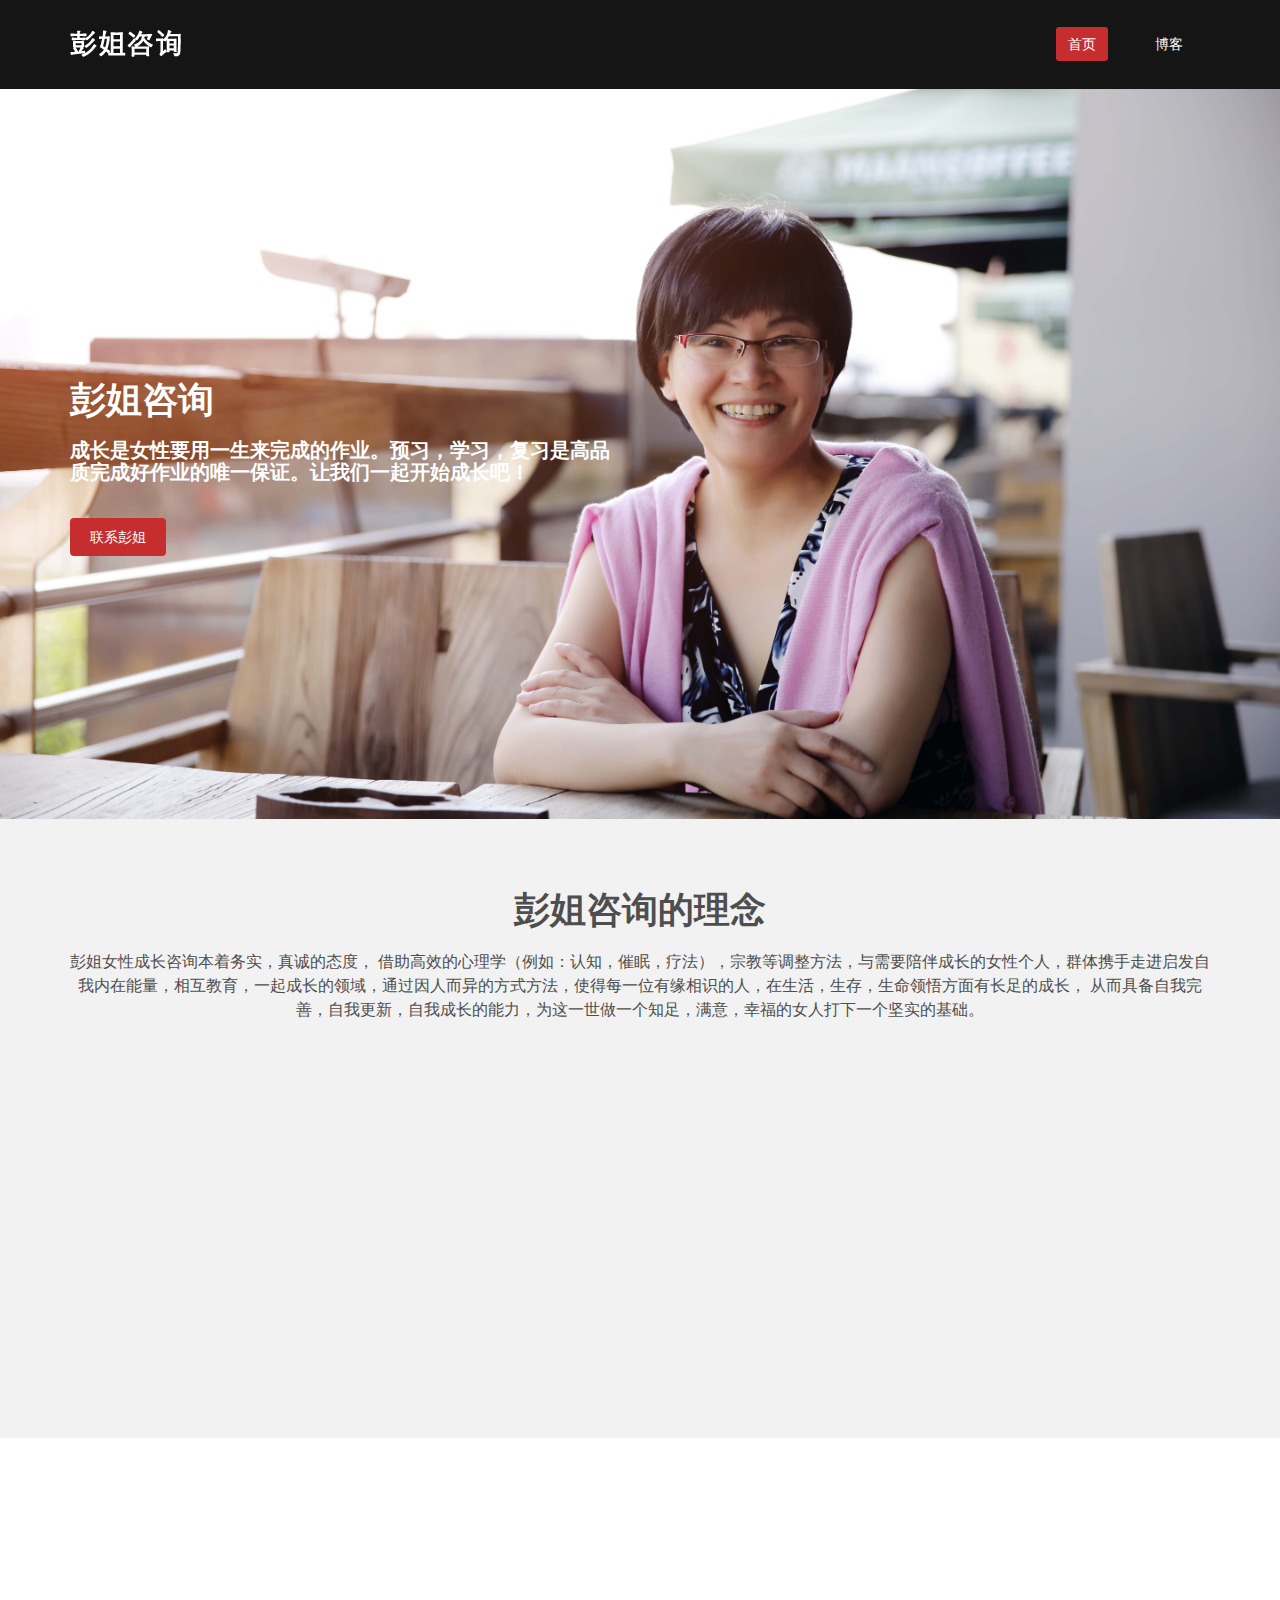
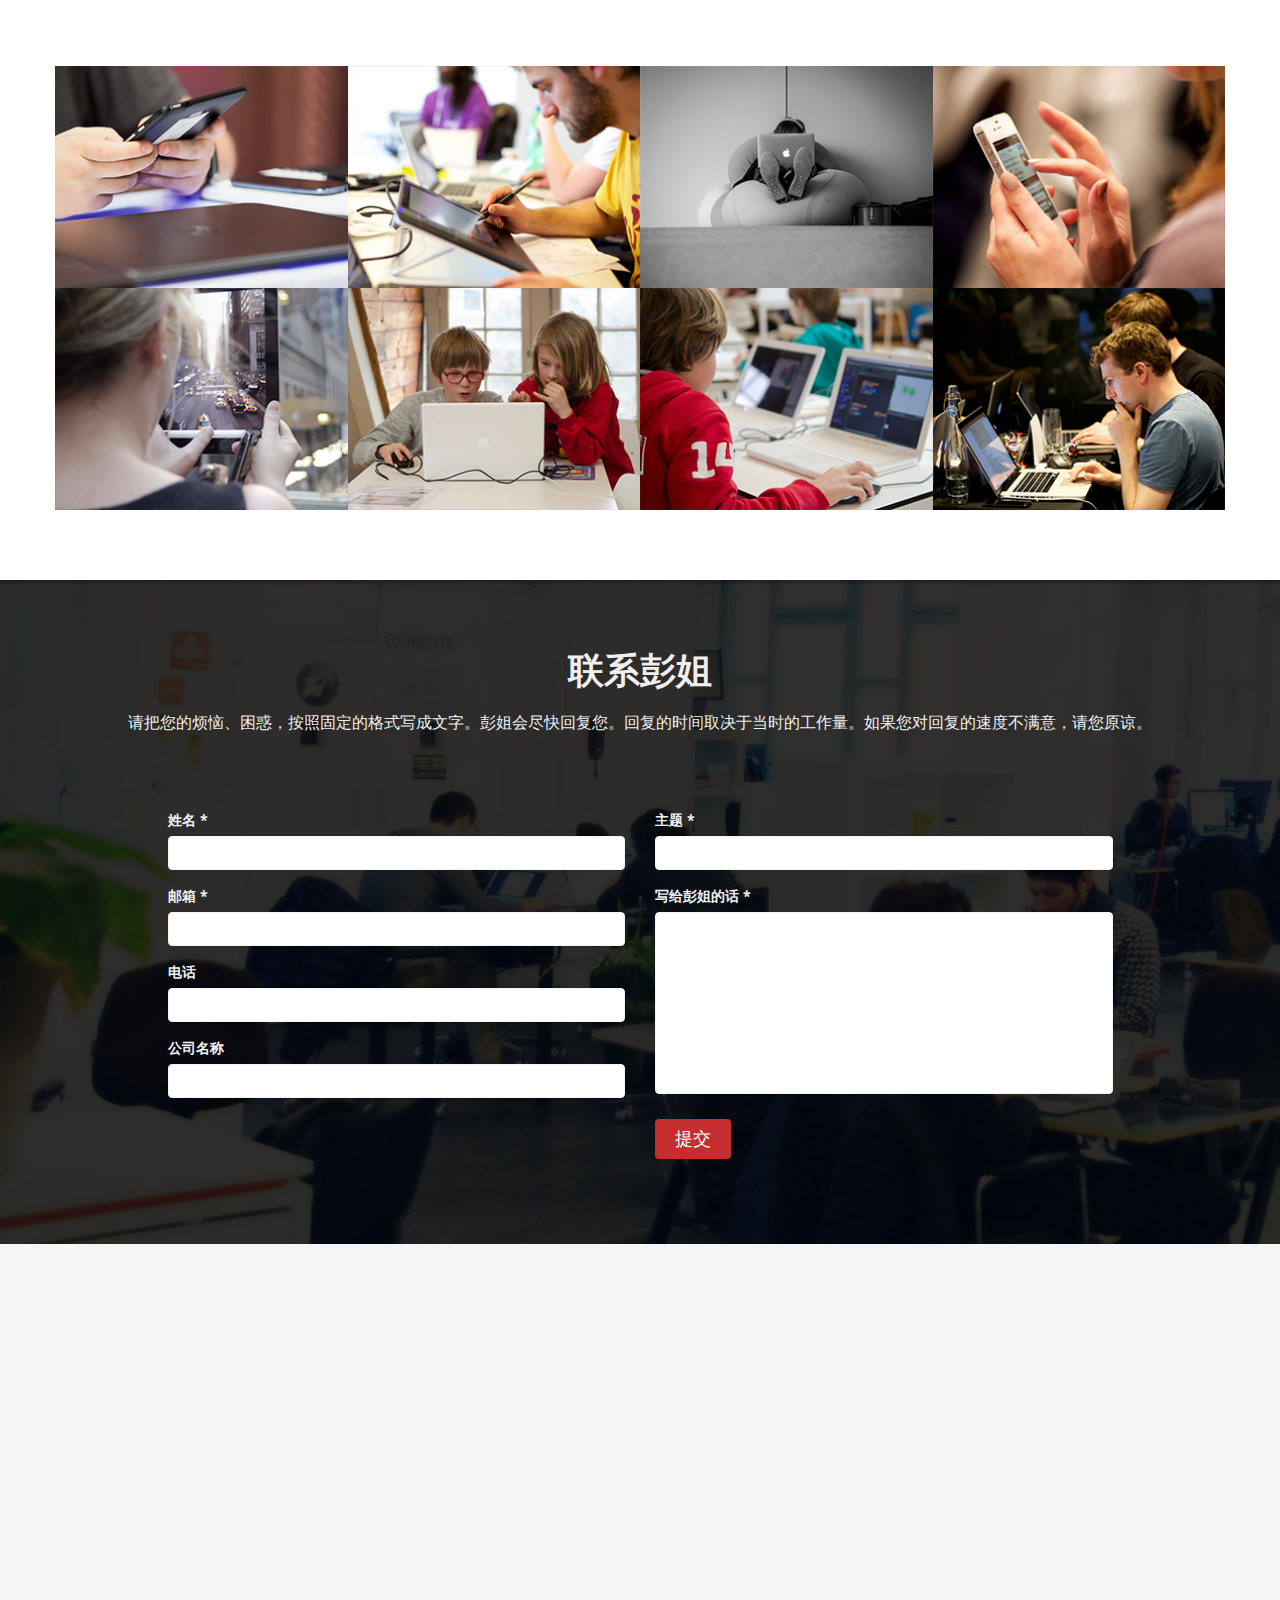
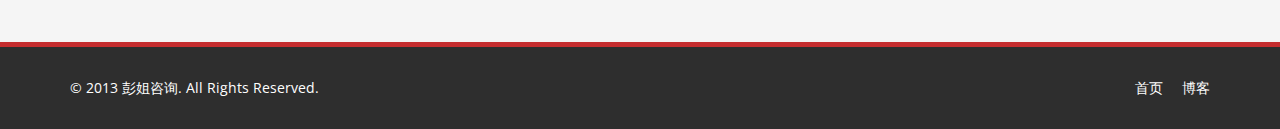
==== commit b002ad12: "change contact-form font-color" ====
--- a/index.html
+++ b/index.html
@@ -6,6 +6,8 @@
     <meta name="description" content="">
     <meta name="author" content="">
     <title>彭姐咨询</title>
+    <meta name="keywords" content="咨询、心理咨询、女性、女性咨询、女性帮扶、帮扶、解忧">
+    <meta name="description" content="彭姐女性成长咨询本着务实，真诚的态度， 借助高效的心理学（例如：认知，催眠，疗法），宗教等调整方法，与需要陪伴成长的女性个人，群体携手走进启发自我内在能量，相互教育，一起成长的领域，通过因人而异的方式方法，使得每一位有缘相识的人，在生活，生存，生命领悟方面有长足的成长， 从而具备自我完善，自我更新，自我成长的能力，为这一世做一个知足，满意，幸福的女人打下一个坚实的基础。">
 	
 	<!-- core CSS -->
     <link href="css/bootstrap.min.css" rel="stylesheet">
@@ -23,6 +25,18 @@
     <link rel="apple-touch-icon-precomposed" sizes="114x114" href="images/ico/apple-touch-icon-114-precomposed.png">
     <link rel="apple-touch-icon-precomposed" sizes="72x72" href="images/ico/apple-touch-icon-72-precomposed.png">
     <link rel="apple-touch-icon-precomposed" href="images/ico/apple-touch-icon-57-precomposed.png">
+
+    <!-- 百度统计 -->
+    <script>
+    var _hmt = _hmt || [];
+    (function() {
+      var hm = document.createElement("script");
+      hm.src = "//hm.baidu.com/hm.js?9dd060d399d1c38d0a4d7feb352ecb09";
+      var s = document.getElementsByTagName("script")[0]; 
+      s.parentNode.insertBefore(hm, s);
+    })();
+    </script>
+
 </head><!--/head-->
 
 <body class="homepage">
--- a/css/main.css
+++ b/css/main.css
@@ -658,7 +658,7 @@
 
 #services .lead,
 #services h2{
-  color: #fff;
+  color: #f0f0f0;
 }
 
 .services-wrap {
@@ -2525,8 +2525,10 @@
   margin-left: 15px;
 }
 
-
-
-
-
-
+#services .form-group label {
+  color: #f0f0f0;
+}
+
+
+
+
